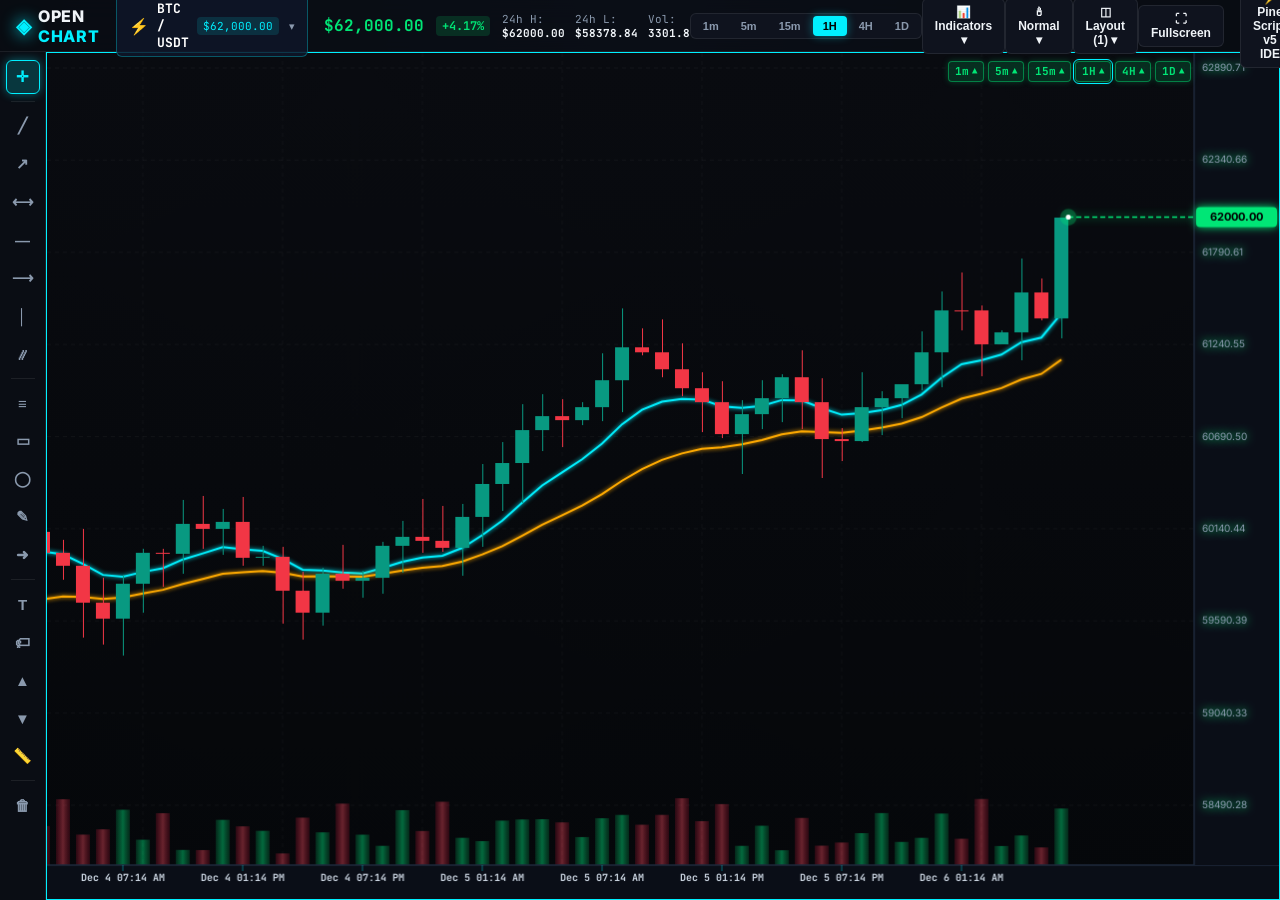
==== static/index.html @ 8c70a013 "Add inside-graph multi-timeframe trend widget, remove 3D volumetric badge and bottom HUD bar, add fu" ====
<!DOCTYPE html>
<html lang="en">
<head>
    <meta charset="UTF-8">
    <meta name="viewport" content="width=device-width, initial-scale=1.0">
    <title>Open Chart - 3D Candlestick Trading Terminal (Alternative to TradingView)</title>
    <link rel="stylesheet" href="style.css">
    <link rel="preconnect" href="https://fonts.googleapis.com">
    <link rel="preconnect" href="https://fonts.gstatic.com" crossorigin>
    <link href="https://fonts.googleapis.com/css2?family=Inter:wght@400;500;600;700;800&family=JetBrains+Mono:wght@400;500;700&display=swap" rel="stylesheet">
</head>
<body>
    <div class="app-container">
        <!-- TOP NAVIGATION BAR -->
        <header class="topbar">
            <div class="topbar-left">
                <div class="logo">
                    <span class="logo-icon">◈</span>
                    <span class="logo-text">OPEN <span class="logo-accent">CHART</span></span>
                </div>

                <!-- Coin Search & Fast Selector Trigger -->
                <div class="market-search-box" id="symbol-search-trigger" title="Click to search 600+ coins (or press /)">
                    <span class="market-icon">⚡</span>
                    <span class="symbol-display-text" id="symbol-display-text">BTC / USDT</span>
                    <span class="symbol-display-badge" id="symbol-display-price">$62,000.00</span>
                    <span class="market-dropdown-arrow">▾</span>
                    <!-- Hidden select for backwards compatibility -->
                    <select id="coin-select" style="display:none">
                        <option value="B-BTC_USDT">BTC/USDT</option>
                    </select>
                </div>

                <!-- Live Ticker Info -->
                <div class="live-ticker-info">
                    <span id="ticker-price" class="ticker-price">--</span>
                    <span id="ticker-change" class="ticker-change">--%</span>
                    <div class="ticker-stats">
                        <span>24h H: <b id="ticker-high">--</b></span>
                        <span>24h L: <b id="ticker-low">--</b></span>
                        <span>Vol: <b id="ticker-vol">--</b></span>
                    </div>
                </div>
            </div>

            <!-- Timeframe Pills -->
            <div class="timeframe-container">
                <button class="tf-btn" data-tf="1m">1m</button>
                <button class="tf-btn" data-tf="5m">5m</button>
                <button class="tf-btn" data-tf="15m">15m</button>
                <button class="tf-btn active" data-tf="1h">1H</button>
                <button class="tf-btn" data-tf="4h">4H</button>
                <button class="tf-btn" data-tf="1d">1D</button>
            </div>

            <!-- Indicators Dropdown -->
            <div class="dropdown-container">
                <button id="btn-indicators-menu" class="btn-secondary">
                    <span>📊 Indicators ▾</span>
                </button>
                <div id="indicators-dropdown" class="dropdown-menu">
                    <label class="dropdown-item"><input type="checkbox" id="ind-ema9" checked> EMA 9 (Cyan)</label>
                    <label class="dropdown-item"><input type="checkbox" id="ind-ema21" checked> EMA 21 (Orange)</label>
                    <label class="dropdown-item"><input type="checkbox" id="ind-ema50"> EMA 50 (Purple)</label>
                    <label class="dropdown-item"><input type="checkbox" id="ind-ema200"> EMA 200 (Gold)</label>
                    <label class="dropdown-item"><input type="checkbox" id="ind-bb"> Bollinger Bands (20, 2)</label>
                    <label class="dropdown-item"><input type="checkbox" id="ind-supertrend"> Supertrend (10, 3)</label>
                    <label class="dropdown-item"><input type="checkbox" id="ind-rsi"> RSI Sub-Pane (14)</label>
                </div>
            </div>

                        <!-- Candle Drawing Style Selector -->
            <div class="dropdown-container">
                <button id="btn-candle-style-menu" class="btn-secondary" title="Switch Candlestick Drawing Style">
                    <span id="selected-candle-style">🕯 Normal ▾</span>
                </button>
                <div id="candle-style-dropdown" class="dropdown-menu">
                    <div class="dropdown-item active" data-style="normal">🕯 Normal (TradingView Crisp)</div>
                    <div class="dropdown-item" data-style="hollow">⚪ Hollow Candles</div>
                    <div class="dropdown-item" data-style="3d">◈ 3D Cylinder</div>
                </div>
            </div>

            <!-- Multi-Chart Layout Selector -->
            <div class="dropdown-container">
                <button id="btn-layout-menu" class="btn-secondary" title="Multi-Chart Split View">
                    <span id="selected-layout-label">◫ Layout (1) ▾</span>
                </button>
                <div id="layout-dropdown" class="dropdown-menu">
                    <div class="dropdown-item active" data-layout="1">◫ 1 Single Chart</div>
                    <div class="dropdown-item" data-layout="2h">❚❚ 2 Charts (Split Horizontal)</div>
                    <div class="dropdown-item" data-layout="2v">〓 2 Charts (Stack Vertical)</div>
                    <div class="dropdown-item" data-layout="4">▦ 4 Charts (Quad 2x2 Grid)</div>
                </div>
            </div>

            <div class="topbar-right">
                <button id="btn-fullscreen" class="btn-secondary" title="Toggle Fullscreen Mode (F11)">
                    <span>⛶ Fullscreen</span>
                </button>
                <button id="btn-toggle-pine" class="btn-secondary" title="Open Pine Script v5 IDE">
                    <span>⚡ Pine Script v5 IDE</span>
                </button>
                <button id="btn-toggle-order" class="btn-secondary" title="Toggle Order Entry & Depth Panel">
                    <span>📝 Trade Panel</span>
                </button>
                
                <!-- Account Balance Pill -->
                <div class="account-pill">
                    <span class="account-label">EQUITY:</span>
                    <span id="account-equity" class="account-val">$10,000.00</span>
                </div>
            </div>
        </header>

        <!-- MAIN WORKSPACE -->
        <main class="main-workspace">
            <!-- Left Drawing Tools Toolbar (TradingView Style) -->
            <aside class="drawing-toolbar">
                <button class="tool-btn active" data-tool="cursor" title="Crosshair Cursor (Q / Esc)">✛</button>
                <div class="tool-divider"></div>
                <!-- Line & Ray Tools -->
                <button class="tool-btn" data-tool="trendline" title="Trend Line (T)">╱</button>
                <button class="tool-btn" data-tool="ray" title="Ray Line">↗</button>
                <button class="tool-btn" data-tool="extended" title="Extended Line">⟷</button>
                <button class="tool-btn" data-tool="horizontal" title="Horizontal Line (H)">―</button>
                <button class="tool-btn" data-tool="horizontal_ray" title="Horizontal Ray">⟶</button>
                <button class="tool-btn" data-tool="vertical" title="Vertical Line (V)">│</button>
                <button class="tool-btn" data-tool="channel" title="Parallel Channel">⫽</button>
                <div class="tool-divider"></div>
                <!-- Fib & Geometric Shapes -->
                <button class="tool-btn" data-tool="fibonacci" title="Fibonacci Retracement (F)">≡</button>
                <button class="tool-btn" data-tool="rectangle" title="Rectangle / Order Block (R)">▭</button>
                <button class="tool-btn" data-tool="circle" title="Circle Marker">◯</button>
                <button class="tool-btn" data-tool="brush" title="Freehand Brush (B)">✎</button>
                <button class="tool-btn" data-tool="arrow" title="Arrow Marker">➜</button>
                <div class="tool-divider"></div>
                <!-- Text, Labels & Positions -->
                <button class="tool-btn" data-tool="text" title="Text Annotation">T</button>
                <button class="tool-btn" data-tool="price_label" title="Price Label">🏷</button>
                <button class="tool-btn" data-tool="long_position" title="Long Risk/Reward Position">▲</button>
                <button class="tool-btn" data-tool="short_position" title="Short Risk/Reward Position">▼</button>
                <button class="tool-btn" data-tool="measure" title="Measure Distance & Price">📏</button>
                <div class="tool-divider"></div>
                <!-- Clear -->
                <button class="tool-btn" id="btn-clear-drawings" title="Clear All Drawings (Del)">🗑</button>
            </aside>

            <!-- Center Chart Area -->
            <div class="chart-wrapper">
                <div id="multi-chart-grid" class="multi-chart-grid layout-1">
                    <div class="chart-pane active" id="pane-0" data-pane-id="0">
                        <div class="pane-tf-trend-bar" id="pane-tf-trend-0"></div>
                        <canvas id="chart-canvas"></canvas>
                    </div>
                </div>
            </div>

            <!-- Right Trading & Orderbook Sidebar (Hideable / Floating) -->
            <aside class="sidebar hidden" id="sidebar">
                <div class="sidebar-header-bar">
                    <div class="sidebar-tabs">
                        <button class="tab-btn active" data-tab="tab-trade">Order Entry</button>
                        <button class="tab-btn" data-tab="tab-orderbook">Order Book</button>
                    </div>
                    <button id="btn-close-sidebar" class="sidebar-close-btn" title="Close Panel">✕</button>
                </div>

                <!-- TAB 1: ORDER ENTRY -->
                <div id="tab-trade" class="tab-content active">
                    <div class="order-form">
                        <!-- Order Type: Market / Limit -->
                        <div class="btn-group">
                            <button id="btn-order-type-market" class="toggle-btn active">Market</button>
                            <button id="btn-order-type-limit" class="toggle-btn">Limit</button>
                        </div>

                        <!-- Side: Buy (Long) / Sell (Short) -->
                        <div class="btn-group side-group">
                            <button id="btn-side-buy" class="side-btn buy active">BUY / LONG</button>
                            <button id="btn-side-sell" class="side-btn sell">SELL / SHORT</button>
                        </div>

                        <!-- Limit Price Input -->
                        <div class="form-group" id="limit-price-group" style="display: none;">
                            <label>Limit Price (USDT)</label>
                            <input type="number" id="order-price" step="0.01" placeholder="Current Price">
                        </div>

                        <!-- Amount Input -->
                        <div class="form-group">
                            <label>Amount (Contracts / Qty)</label>
                            <input type="number" id="order-quantity" step="0.001" value="0.10">
                            <div class="quick-percentages">
                                <button class="pct-btn" data-pct="25">25%</button>
                                <button class="pct-btn" data-pct="50">50%</button>
                                <button class="pct-btn" data-pct="75">75%</button>
                                <button class="pct-btn" data-pct="100">100%</button>
                            </div>
                        </div>

                        <!-- Visual Draggable Take Profit (TP) -->
                        <div class="form-group tpsl-group">
                            <div class="tpsl-header">
                                <label><input type="checkbox" id="check-tp" checked> Take Profit (TP)</label>
                                <span id="tp-profit-preview" class="preview-val bullish">+$150.00 (+2.5%)</span>
                            </div>
                            <input type="number" id="order-tp" step="0.01" placeholder="TP Target Price">
                        </div>

                        <!-- Visual Draggable Stop Loss (SL) -->
                        <div class="form-group tpsl-group">
                            <div class="tpsl-header">
                                <label><input type="checkbox" id="check-sl" checked> Stop Loss (SL)</label>
                                <span id="sl-loss-preview" class="preview-val bearish">-$60.00 (-1.0%)</span>
                            </div>
                            <input type="number" id="order-sl" step="0.01" placeholder="SL Target Price">
                        </div>

                        <!-- Risk / Reward Metric -->
                        <div class="rr-box">
                            <span>Risk / Reward Ratio:</span>
                            <b id="rr-ratio">2.50 : 1</b>
                        </div>

                        <!-- Place Order Button -->
                        <button id="btn-submit-order" class="submit-order-btn buy">
                            PLACE BUY ORDER ON CHART
                        </button>
                    </div>
                </div>

                <!-- TAB 2: ORDER BOOK & RECENT TRADES -->
                <div id="tab-orderbook" class="tab-content">
                    <div class="orderbook-container">
                        <div class="ob-header">
                            <span>Price (USDT)</span>
                            <span>Size</span>
                            <span>Total</span>
                        </div>
                        <div id="ob-asks" class="ob-ladder asks"></div>
                        <div class="ob-spread">
                            <span id="ob-mid-price">--</span>
                            <span class="spread-tag">CoinDCX Live Depth</span>
                        </div>
                        <div id="ob-bids" class="ob-ladder bids"></div>
                    </div>
                </div>
            </aside>
        </main>

        <!-- BOTTOM DOCK: PINE SCRIPT IDE, POSITIONS & ORDERS (Hidden by default, pops open from top button) -->
        <section class="bottom-dock hidden" id="bottom-dock">
            <div class="dock-header">
                <div class="dock-tabs">
                    <button class="dock-tab-btn active" data-dock="dock-pine">⚡ Pine Script v5 IDE & Strategy Tester</button>
                    <button class="dock-tab-btn" data-dock="dock-positions">Positions <span id="badge-positions" class="tab-count">0</span></button>
                    <button class="dock-tab-btn" data-dock="dock-orders">Open Orders <span id="badge-orders" class="tab-count">0</span></button>
                    <button class="dock-tab-btn" data-dock="dock-history">Trade History</button>
                </div>
                <div class="dock-actions">
                    <button id="btn-dock-collapse" class="icon-btn" title="Expand / Minimize Dock">▼</button>
                    <button id="btn-dock-close" class="icon-btn" title="Close Panel (Esc)">✕</button>
                </div>
            </div>

            <!-- DOCK 1: PINE SCRIPT IDE -->
            <div id="dock-pine" class="dock-content active">
                <div class="pine-ide-container">
                    <!-- Left: Code Editor -->
                    <div class="pine-editor-col">
                        <div class="pine-toolbar">
                            <div class="template-selector">
                                <button id="btn-add-script" class="btn-secondary" title="Create a new script from scratch">＋ Add Script</button>
                                <span>Script:</span>
                                <select id="pine-template-select">
                                    <optgroup label="Preset Strategies">
                                        <option value="ema_ribbon">EMA Ribbon 9/21/50 Scalper</option>
                                        <option value="supertrend">Supertrend (10, 3) + Momentum</option>
                                        <option value="bollinger">Bollinger Bands Mean Reversion</option>
                                        <option value="smc">Institutional SMC Orderflow</option>
                                    </optgroup>
                                    <optgroup label="My Saved Scripts" id="pine-saved-scripts-group">
                                    </optgroup>
                                </select>
                                <button id="btn-save-script-as" class="btn-secondary" title="Save script with your own custom name">💾 Save Script As...</button>
                                <button id="btn-delete-saved-script" class="btn-secondary" title="Delete current custom script" style="display:none">🗑 Delete</button>
                            </div>
                            <div class="pine-actions">
                                <label class="auto-trade-toggle" title="Automatically place real orders when Pine signals fire">
                                    <input type="checkbox" id="check-auto-trade">
                                    <span>⚡ Auto-Execute Orders on Signals</span>
                                </label>
                                <button id="btn-verify-pine" class="btn-secondary" title="Verify code syntax and check for errors">🔍 Verify</button>
                                <button id="btn-add-pine" class="btn-primary" title="Add as new indicator or update on chart">▶ + Add to Chart</button>
                                <button id="btn-run-pine" class="btn-secondary" title="Replace all chart indicators with this script">🔄 Replace Chart</button>
                            </div>
                        </div>

                        <!-- Diagnostic Error & Fix Banner -->
                        <div id="pine-error-banner" class="pine-diagnostic-banner hidden">
                            <div class="diag-header">
                                <div class="diag-badge-title">
                                    <span class="diag-icon">🛑</span>
                                    <span class="diag-title" id="diag-error-title">Syntax Error Detected</span>
                                    <span class="diag-line-pill" id="diag-line-pill">Line 1</span>
                                </div>
                                <button id="btn-close-diag" class="diag-close-btn" title="Dismiss Error">✕</button>
                            </div>
                            <div class="diag-body">
                                <div class="diag-line-box" id="diag-line-info">code snippet</div>
                                <div class="diag-msg" id="diag-error-msg">Error details</div>
                                <div class="diag-hint" id="diag-error-hint">💡 <b>How to fix:</b> Hint text</div>
                            </div>
                            <div class="diag-actions" id="diag-actions-box">
                                <button id="btn-autofix-diag" class="btn-autofix">⚡ Auto-Fix Script Code</button>
                            </div>
                        </div>

                        <textarea id="pine-code-editor" class="code-editor" spellcheck="false"></textarea>
                    </div>

                    <!-- Right: Strategy Tester & Backtest Metrics -->
                    <div class="pine-backtest-col">
                        <h4>Strategy Performance Report</h4>
                        <div class="metrics-grid">
                            <div class="metric-card">
                                <span class="metric-title">Net Profit</span>
                                <b id="bt-net-profit" class="metric-val bullish">+$0.00 (0.0%)</b>
                            </div>
                            <div class="metric-card">
                                <span class="metric-title">Win Rate</span>
                                <b id="bt-win-rate" class="metric-val">0.0%</b>
                            </div>
                            <div class="metric-card">
                                <span class="metric-title">Total Executed</span>
                                <b id="bt-total-trades" class="metric-val">0 Trades</b>
                            </div>
                        </div>

                        <h5>Simulated Execution Log</h5>
                        <div id="bt-trades-list" class="trades-list">
                            <div class="empty-trades">Run script to generate backtest trades...</div>
                        </div>
                    </div>
                </div>
            </div>

            <!-- DOCK 2: POSITIONS -->
            <div id="dock-positions" class="dock-content">
                <div class="table-container">
                    <table class="data-table">
                        <thead>
                            <tr>
                                <th>Symbol</th>
                                <th>Side</th>
                                <th>Size</th>
                                <th>Entry Price</th>
                                <th>Current Price</th>
                                <th>Take Profit (TP)</th>
                                <th>Stop Loss (SL)</th>
                                <th>Unrealized PnL</th>
                                <th>Actions</th>
                            </tr>
                        </thead>
                        <tbody id="positions-tbody">
                            <tr><td colspan="9" class="empty-table">No open positions. Place an order or run a Pine Script strategy.</td></tr>
                        </tbody>
                    </table>
                </div>
            </div>

            <!-- DOCK 3: OPEN ORDERS -->
            <div id="dock-orders" class="dock-content">
                <div class="table-container">
                    <table class="data-table">
                        <thead>
                            <tr>
                                <th>ID</th>
                                <th>Symbol</th>
                                <th>Type</th>
                                <th>Side</th>
                                <th>Quantity</th>
                                <th>Limit Price</th>
                                <th>Take Profit</th>
                                <th>Stop Loss</th>
                                <th>Status</th>
                                <th>Action</th>
                            </tr>
                        </thead>
                        <tbody id="orders-tbody">
                            <tr><td colspan="10" class="empty-table">No pending open orders.</td></tr>
                        </tbody>
                    </table>
                </div>
            </div>

            <!-- DOCK 4: TRADE HISTORY -->
            <div id="dock-history" class="dock-content">
                <div class="table-container">
                    <table class="data-table">
                        <thead>
                            <tr>
                                <th>Symbol</th>
                                <th>Side</th>
                                <th>Quantity</th>
                                <th>Entry Price</th>
                                <th>Exit Price</th>
                                <th>Realized PnL</th>
                                <th>PnL %</th>
                                <th>Reason</th>
                                <th>Source</th>
                            </tr>
                        </thead>
                        <tbody id="history-tbody">
                            <tr><td colspan="9" class="empty-table">No closed trade history yet.</td></tr>
                        </tbody>
                    </table>
                </div>
            </div>
        </section>
    </div>

    <!-- Custom Right-Click Context Menu (Global for all chart panes) -->
    <div id="chart-context-menu" class="context-menu">
        <div class="context-header" id="ctx-header-title">BTC / USDT</div>
        <div class="context-item" id="ctx-limit-buy"><span>🟢 Buy Limit</span> <b>$<span class="ctx-price">0.00</span></b></div>
        <div class="context-item" id="ctx-limit-sell"><span>🔴 Sell Limit</span> <b>$<span class="ctx-price">0.00</span></b></div>
        <div class="context-divider"></div>
        <div class="context-item" id="ctx-set-tp"><span>🎯 Set Take Profit</span> <b>$<span class="ctx-price">0.00</span></b></div>
        <div class="context-item" id="ctx-set-sl"><span>🛑 Set Stop Loss</span> <b>$<span class="ctx-price">0.00</span></b></div>
        <div class="context-divider"></div>
        <div class="context-item" id="ctx-reset-chart"><span>⟲ Reset & Auto Scale</span></div>
        <div class="context-item" id="ctx-center-live"><span>➜ Jump to Live Candle</span></div>
        <div class="context-divider"></div>
        <div class="context-item" id="ctx-open-pine"><span>⚡ Open Pine Script IDE</span></div>
        <div class="context-item" id="ctx-clear-drawings"><span>🗑 Clear Drawings</span></div>
    </div>

    <!-- TradingView-Style Snappy Symbol Search Modal -->
    <div id="symbol-search-modal" class="symbol-modal hidden">
        <div class="symbol-modal-backdrop" id="symbol-modal-backdrop"></div>
        <div class="symbol-modal-card">
            <div class="symbol-modal-header">
                <div class="symbol-input-wrap">
                    <span class="search-glass">🔍</span>
                    <input type="text" id="symbol-modal-input" placeholder="Search 600+ coins by symbol or name (e.g. BTC, ETH, SOL, PEPE, DOGE)..." autocomplete="off" spellcheck="false">
                    <button class="symbol-input-clear" id="symbol-input-clear" title="Clear search">✕</button>
                </div>
                <button class="symbol-modal-close" id="symbol-modal-close">✕</button>
            </div>
            <div class="symbol-categories">
                <button class="sym-cat-btn active" data-cat="all">All Coins</button>
                <button class="sym-cat-btn" data-cat="top">Top 20</button>
                <button class="sym-cat-btn" data-cat="layer1">Layer 1</button>
                <button class="sym-cat-btn" data-cat="defi">DeFi</button>
                <button class="sym-cat-btn" data-cat="meme">Memes</button>
            </div>
            <div class="symbol-list-wrap" id="symbol-list-wrap">
                <!-- Dynamically rendered coin rows -->
            </div>
            <div class="symbol-modal-footer">
                <span>Tip: Click any coin to switch chart immediately • Press <kbd>Esc</kbd> to close</span>
            </div>
        </div>
    </div>

    <!-- Save Pine Script Custom Name Modal -->
    <div id="save-script-modal" class="custom-script-modal hidden">
        <div class="modal-backdrop" id="save-modal-backdrop"></div>
        <div class="modal-card">
            <div class="modal-header">
                <div class="modal-header-left">
                    <span class="modal-icon">💾</span>
                    <h3>Save Pine Script</h3>
                </div>
                <button class="modal-close-btn" id="btn-close-save-modal">✕</button>
            </div>
            <div class="modal-body">
                <label for="save-script-name-input"><b>Script Name</b></label>
                <input type="text" id="save-script-name-input" placeholder="e.g. Simple Support Resistance" class="modal-input" maxlength="45">
                <small class="modal-hint">This name will be saved in your script library and shown on the chart legend badge.</small>
            </div>
            <div class="modal-footer">
                <button class="btn-secondary" id="btn-cancel-save-script">Cancel</button>
                <button class="btn-primary" id="btn-confirm-save-script">Save to My Scripts</button>
            </div>
        </div>
    </div>

    <!-- Scripts -->
    <script src="chart3d.js"></script>
    <script src="pine_editor.js"></script>
    <script src="app.js"></script>
</body>
</html>
---- static/style.css ----
/* ==========================================================================
   Open Chart - 3D Candlestick & Trading Terminal Stylesheet
   Matte & Glossy Dark Obsidian Theme with Neon Accents & Glassmorphism
   ========================================================================== */

:root {
    --bg-main: #05070a;
    --bg-surface: #0a0d14;
    --bg-card: #0f131e;
    --bg-glass: rgba(15, 19, 30, 0.75);
    
    --border-color: rgba(255, 255, 255, 0.08);
    --border-highlight: rgba(0, 240, 255, 0.3);
    
    --accent-cyan: #00f0ff;
    --accent-emerald: #00e676;
    --accent-ruby: #ff1744;
    --accent-gold: #ffb300;
    --accent-purple: #a855f7;
    
    --text-primary: #f0f4f8;
    --text-secondary: #8a99ad;
    --text-muted: #536275;

    --font-ui: 'Inter', -apple-system, BlinkMacSystemFont, sans-serif;
    --font-mono: 'JetBrains Mono', monospace;
}

* {
    box-sizing: border-box;
    margin: 0;
    padding: 0;
}

body {
    background-color: var(--bg-main);
    color: var(--text-primary);
    font-family: var(--font-ui);
    overflow: hidden;
    height: 100vh;
    width: 100vw;
    user-select: none;
}

/* App Container Layout */
.app-container {
    display: flex;
    flex-direction: column;
    height: 100vh;
    width: 100vw;
    background: radial-gradient(circle at 50% 0%, #101625 0%, #05070a 60%);
}

/* --- TOP NAVIGATION BAR --- */
.topbar {
    display: flex;
    align-items: center;
    justify-content: space-between;
    height: 52px;
    background: rgba(10, 13, 20, 0.85);
    backdrop-filter: blur(12px);
    border-bottom: 1px solid var(--border-color);
    padding: 0 16px;
    z-index: 100;
}

.topbar-left, .topbar-right {
    display: flex;
    align-items: center;
    gap: 16px;
}

.logo {
    display: flex;
    align-items: center;
    gap: 6px;
    font-weight: 800;
    font-size: 16px;
    letter-spacing: 0.8px;
}

.logo-icon {
    color: var(--accent-cyan);
    font-size: 20px;
    filter: drop-shadow(0 0 8px var(--accent-cyan));
}

.logo-accent {
    color: var(--accent-cyan);
}

.badge-3d {
    font-size: 9px;
    background: linear-gradient(135deg, var(--accent-cyan), var(--accent-purple));
    color: #000;
    font-weight: 800;
    padding: 2px 6px;
    border-radius: 4px;
    letter-spacing: 0.5px;
}

/* Market Selector Trigger Button */
.market-search-box {
    display: inline-flex;
    align-items: center;
    background: rgba(15, 23, 42, 0.85);
    border: 1px solid rgba(0, 240, 255, 0.3);
    border-radius: 6px;
    padding: 5px 12px;
    gap: 8px;
    cursor: pointer;
    transition: all 0.2s ease;
    user-select: none;
}

.market-search-box:hover {
    border-color: var(--accent-cyan);
    background: rgba(0, 240, 255, 0.08);
    box-shadow: 0 0 10px rgba(0, 240, 255, 0.2);
}

.symbol-display-text {
    font-weight: 700;
    font-size: 13px;
    font-family: var(--font-mono);
    color: #ffffff;
}

.symbol-display-badge {
    font-size: 11px;
    color: var(--accent-cyan);
    font-family: var(--font-mono);
    background: rgba(0, 240, 255, 0.12);
    padding: 2px 6px;
    border-radius: 4px;
}

.market-dropdown-arrow {
    color: var(--text-secondary);
    font-size: 11px;
    margin-left: 2px;
}

/* Live Ticker Stats */
.live-ticker-info {
    display: flex;
    align-items: center;
    gap: 12px;
    font-family: var(--font-mono);
}

.ticker-price {
    font-size: 16px;
    font-weight: 700;
    color: var(--accent-emerald);
}

.ticker-change {
    font-size: 12px;
    font-weight: 600;
    padding: 2px 6px;
    border-radius: 4px;
    background: rgba(0, 230, 118, 0.15);
    color: var(--accent-emerald);
}

.ticker-change.bearish {
    background: rgba(255, 23, 68, 0.15);
    color: var(--accent-ruby);
}

.ticker-stats {
    display: flex;
    gap: 10px;
    font-size: 11px;
    color: var(--text-secondary);
}

.ticker-stats b {
    color: var(--text-primary);
}

/* Timeframe Pills */
.timeframe-container {
    display: flex;
    background: var(--bg-card);
    border: 1px solid var(--border-color);
    border-radius: 6px;
    padding: 2px;
    gap: 2px;
}

.tf-btn {
    background: transparent;
    border: none;
    color: var(--text-secondary);
    padding: 4px 10px;
    font-size: 11px;
    font-weight: 600;
    border-radius: 4px;
    cursor: pointer;
    transition: all 0.2s ease;
}

.tf-btn:hover {
    color: var(--text-primary);
    background: rgba(255, 255, 255, 0.05);
}

.tf-btn.active {
    background: var(--accent-cyan);
    color: #000;
    box-shadow: 0 0 10px rgba(0, 240, 255, 0.4);
}

/* Buttons */
.btn-secondary {
    background: var(--bg-card);
    border: 1px solid var(--border-color);
    color: var(--text-primary);
    padding: 6px 12px;
    border-radius: 6px;
    font-size: 12px;
    font-weight: 600;
    cursor: pointer;
    transition: all 0.2s ease;
}

.btn-secondary:hover {
    border-color: var(--accent-cyan);
    box-shadow: 0 0 8px rgba(0, 240, 255, 0.2);
}

.account-pill {
    background: rgba(0, 230, 118, 0.1);
    border: 1px solid rgba(0, 230, 118, 0.3);
    padding: 4px 10px;
    border-radius: 6px;
    font-family: var(--font-mono);
    display: flex;
    gap: 6px;
    font-size: 12px;
}

.account-label {
    color: var(--text-muted);
}

.account-val {
    color: var(--accent-emerald);
    font-weight: 700;
}

/* Dropdown Menu (Indicators) */
.dropdown-container {
    position: relative;
}

.dropdown-menu {
    display: none;
    position: absolute;
    top: 100%;
    left: 0;
    margin-top: 6px;
    background: var(--bg-surface);
    border: 1px solid var(--border-color);
    border-radius: 6px;
    padding: 10px 14px;
    box-shadow: 0 8px 24px rgba(0, 0, 0, 0.7);
    z-index: 150;
    min-width: 190px;
    flex-direction: column;
    gap: 8px;
}

.dropdown-menu.show {
    display: flex;
}

.dropdown-item {
    font-size: 11px;
    color: var(--text-primary);
    display: flex;
    align-items: center;
    gap: 8px;
    cursor: pointer;
    user-select: none;
}

.dropdown-item:hover {
    color: var(--accent-cyan);
}

/* Drawing Toolbar */
.drawing-toolbar {
    width: 46px;
    background: var(--bg-surface);
    border-right: 1px solid var(--border-color);
    display: flex;
    flex-direction: column;
    align-items: center;
    padding: 8px 0;
    gap: 4px;
    z-index: 25;
    overflow-y: auto;
    overflow-x: hidden;
    scrollbar-width: none;
}

.drawing-toolbar::-webkit-scrollbar {
    display: none;
}

.tool-btn {
    width: 34px;
    height: 34px;
    min-height: 34px;
    background: transparent;
    border: 1px solid transparent;
    color: var(--text-secondary);
    border-radius: 6px;
    font-size: 15px;
    font-weight: 600;
    cursor: pointer;
    display: flex;
    align-items: center;
    justify-content: center;
    transition: all 0.18s ease;
    position: relative;
    user-select: none;
}

.tool-btn:hover {
    background: rgba(255, 255, 255, 0.08);
    color: var(--text-primary);
    border-color: rgba(255, 255, 255, 0.15);
}

.tool-btn.active {
    background: rgba(0, 240, 255, 0.18);
    border-color: var(--accent-cyan);
    color: var(--accent-cyan);
    box-shadow: 0 0 10px rgba(0, 240, 255, 0.4);
}

.tool-divider {
    width: 24px;
    height: 1px;
    background: var(--border-color);
    margin: 3px 0;
}

/* Context Menu (Global Right-Click for All Charts) */
.context-menu {
    display: none;
    position: fixed;
    background: rgba(13, 19, 31, 0.96);
    backdrop-filter: blur(14px);
    border: 1px solid rgba(0, 240, 255, 0.35);
    border-radius: 8px;
    padding: 6px 0;
    z-index: 999999;
    box-shadow: 0 12px 32px rgba(0, 0, 0, 0.8), 0 0 15px rgba(0, 240, 255, 0.15);
    min-width: 220px;
    pointer-events: auto;
}

.context-menu.show {
    display: block;
}

.context-header {
    padding: 6px 14px;
    font-size: 11px;
    font-family: var(--font-mono);
    color: var(--accent-cyan);
    font-weight: 700;
    text-transform: uppercase;
    letter-spacing: 0.5px;
    border-bottom: 1px solid rgba(255, 255, 255, 0.08);
    margin-bottom: 4px;
}

.context-item {
    display: flex;
    align-items: center;
    justify-content: space-between;
    gap: 12px;
    padding: 8px 14px;
    font-size: 11px;
    font-family: var(--font-mono);
    color: var(--text-primary);
    cursor: pointer;
    transition: background 0.15s, color 0.15s;
}

.context-item:hover {
    background: rgba(0, 240, 255, 0.15);
    color: var(--accent-cyan);
}

.context-item b {
    color: var(--accent-cyan);
    font-weight: 600;
}

.context-divider {
    height: 1px;
    background: rgba(255, 255, 255, 0.08);
    margin: 4px 0;
}

/* --- MAIN WORKSPACE --- */
.main-workspace {
    display: flex;
    flex: 1;
    height: calc(100vh - 52px - 260px); /* Leaves space for bottom dock */
    position: relative;
    overflow: hidden;
}

.chart-wrapper {
    flex: 1;
    position: relative;
    overflow: hidden;
    background: var(--bg-main);
}

#chart-canvas {
    width: 100%;
    height: 100%;
    display: block;
    cursor: crosshair;
}

/* Chart Floating Controls (Hidden per user request) */
.chart-floating-controls {
    display: none !important;
}

/* Timeframe Trend Bar (Inside Graph, Top Right) */
.pane-tf-trend-bar {
    position: absolute;
    top: 8px;
    right: 88px;
    display: flex;
    align-items: center;
    gap: 4px;
    z-index: 15;
    pointer-events: auto;
    user-select: none;
}

.tf-trend-btn {
    display: inline-flex;
    align-items: center;
    gap: 3px;
    padding: 3px 6px;
    border-radius: 4px;
    font-size: 11px;
    font-family: var(--font-mono, monospace);
    font-weight: 700;
    border: 1px solid rgba(255, 255, 255, 0.12);
    background: rgba(13, 19, 31, 0.90);
    backdrop-filter: blur(8px);
    cursor: pointer;
    transition: all 0.15s ease;
    white-space: nowrap;
    line-height: 1.2;
}

.tf-trend-btn:hover {
    transform: translateY(-1px);
    filter: brightness(1.2);
}

.tf-trend-btn.active {
    outline: 1.5px solid #00f0ff;
    outline-offset: 1px;
}

/* Uptrend: Green with up arrow */
.tf-trend-btn.trend-up {
    color: #00e676;
    background: rgba(0, 230, 118, 0.16);
    border-color: rgba(0, 230, 118, 0.45);
    box-shadow: 0 0 6px rgba(0, 230, 118, 0.25);
}

/* Downtrend: Red with down arrow */
.tf-trend-btn.trend-down {
    color: #ff1744;
    background: rgba(255, 23, 68, 0.16);
    border-color: rgba(255, 23, 68, 0.45);
    box-shadow: 0 0 6px rgba(255, 23, 68, 0.25);
}

/* Sideways / Neutral: Amber */
.tf-trend-btn.trend-neutral {
    color: #ffb300;
    background: rgba(255, 179, 0, 0.12);
    border-color: rgba(255, 179, 0, 0.35);
}

.tf-trend-btn .tf-arrow {
    font-size: 9px;
    line-height: 1;
}

/* --- SIDEBAR (Hideable & Floating / Docked) --- */
.sidebar {
    width: 330px;
    background: var(--bg-surface);
    border-left: 1px solid var(--border-color);
    display: flex;
    flex-direction: column;
    z-index: 20;
    transition: transform 0.2s ease, width 0.2s ease, opacity 0.2s ease;
}

.sidebar.hidden {
    display: none !important;
}

.sidebar-header-bar {
    display: flex;
    align-items: center;
    justify-content: space-between;
    background: var(--bg-card);
    border-bottom: 1px solid var(--border-color);
    padding-right: 8px;
}

.sidebar-header-bar .sidebar-tabs {
    flex: 1;
    border-bottom: none;
}

.sidebar-close-btn {
    background: transparent;
    border: none;
    color: var(--text-secondary);
    font-size: 14px;
    cursor: pointer;
    padding: 6px 10px;
    border-radius: 4px;
    transition: all 0.15s ease;
}

.sidebar-close-btn:hover {
    background: rgba(255, 23, 68, 0.2);
    color: var(--bearish-color);
}

.sidebar-tabs {
    display: flex;
    border-bottom: 1px solid var(--border-color);
    background: var(--bg-card);
}

.sidebar-tabs .tab-btn {
    flex: 1;
    padding: 10px 0;
    background: transparent;
    border: none;
    color: var(--text-secondary);
    font-size: 12px;
    font-weight: 600;
    cursor: pointer;
    transition: all 0.2s ease;
}

.sidebar-tabs .tab-btn.active {
    color: var(--accent-cyan);
    border-bottom: 2px solid var(--accent-cyan);
    background: rgba(0, 240, 255, 0.04);
}

.tab-content {
    display: none;
    flex: 1;
    padding: 14px;
    overflow-y: auto;
}

.tab-content.active {
    display: block;
}

/* Order Entry Form */
.order-form {
    display: flex;
    flex-direction: column;
    gap: 14px;
}

.btn-group {
    display: flex;
    background: var(--bg-card);
    border-radius: 6px;
    padding: 2px;
    border: 1px solid var(--border-color);
}

.toggle-btn {
    flex: 1;
    padding: 8px 0;
    background: transparent;
    border: none;
    color: var(--text-secondary);
    font-size: 12px;
    font-weight: 600;
    cursor: pointer;
    border-radius: 4px;
}

.toggle-btn.active {
    background: rgba(255, 255, 255, 0.1);
    color: var(--text-primary);
}

.side-btn {
    flex: 1;
    padding: 10px 0;
    font-weight: 700;
    font-size: 13px;
    border: none;
    border-radius: 4px;
    cursor: pointer;
    transition: all 0.2s;
    background: transparent;
    color: var(--text-secondary);
}

.side-btn.buy.active {
    background: var(--accent-emerald);
    color: #000;
    box-shadow: 0 0 12px rgba(0, 230, 118, 0.4);
}

.side-btn.sell.active {
    background: var(--accent-ruby);
    color: #fff;
    box-shadow: 0 0 12px rgba(255, 23, 68, 0.4);
}

.form-group {
    display: flex;
    flex-direction: column;
    gap: 6px;
}

.form-group label {
    font-size: 11px;
    font-weight: 600;
    color: var(--text-secondary);
}

.form-group input, .form-group select {
    background: var(--bg-card);
    border: 1px solid var(--border-color);
    padding: 8px 10px;
    border-radius: 6px;
    color: var(--text-primary);
    font-size: 13px;
    font-family: var(--font-mono);
    outline: none;
}

.form-group input:focus {
    border-color: var(--accent-cyan);
}

.quick-percentages {
    display: flex;
    gap: 6px;
    margin-top: 4px;
}

.pct-btn {
    flex: 1;
    background: rgba(255, 255, 255, 0.05);
    border: 1px solid var(--border-color);
    color: var(--text-secondary);
    padding: 4px 0;
    font-size: 10px;
    border-radius: 4px;
    cursor: pointer;
}

.pct-btn:hover {
    color: var(--accent-cyan);
    border-color: var(--accent-cyan);
}

/* TP / SL Group */
.tpsl-group {
    background: rgba(255, 255, 255, 0.02);
    padding: 10px;
    border-radius: 6px;
    border: 1px solid var(--border-color);
}

.tpsl-header {
    display: flex;
    justify-content: space-between;
    align-items: center;
    font-size: 11px;
}

.preview-val {
    font-family: var(--font-mono);
    font-weight: 600;
}

.bullish { color: var(--accent-emerald) !important; }
.bearish { color: var(--accent-ruby) !important; }

.rr-box {
    display: flex;
    justify-content: space-between;
    padding: 8px 12px;
    background: rgba(255, 179, 0, 0.08);
    border: 1px solid rgba(255, 179, 0, 0.25);
    border-radius: 6px;
    font-size: 12px;
    color: var(--accent-gold);
}

.submit-order-btn {
    padding: 12px;
    border: none;
    border-radius: 6px;
    font-weight: 800;
    font-size: 13px;
    letter-spacing: 0.5px;
    cursor: pointer;
    transition: all 0.2s;
    background: var(--accent-emerald);
    color: #000;
}

.submit-order-btn.sell {
    background: var(--accent-ruby);
    color: #fff;
}

/* Order Book Ladder */
.orderbook-container {
    display: flex;
    flex-direction: column;
    font-family: var(--font-mono);
    font-size: 11px;
}

.ob-header {
    display: flex;
    justify-content: space-between;
    color: var(--text-muted);
    padding-bottom: 6px;
    border-bottom: 1px solid var(--border-color);
    font-size: 10px;
}

.ob-ladder {
    display: flex;
    flex-direction: column;
    gap: 2px;
    margin: 6px 0;
}

.ob-row {
    display: flex;
    justify-content: space-between;
    padding: 2px 4px;
    position: relative;
}

.ob-row .bar {
    position: absolute;
    top: 0;
    bottom: 0;
    right: 0;
    opacity: 0.15;
    z-index: 1;
}

.ob-ladder.asks .ob-row { color: var(--accent-ruby); }
.ob-ladder.asks .bar { background: var(--accent-ruby); }
.ob-ladder.bids .ob-row { color: var(--accent-emerald); }
.ob-ladder.bids .bar { background: var(--accent-emerald); }

.ob-spread {
    display: flex;
    justify-content: space-between;
    padding: 6px 4px;
    border-top: 1px solid var(--border-color);
    border-bottom: 1px solid var(--border-color);
    font-weight: 700;
    font-size: 12px;
}

.spread-tag {
    font-size: 10px;
    color: var(--text-muted);
}

/* --- ON-CHART INDICATOR LEGEND OVERLAY --- */
.indicator-legend-overlay {
    position: absolute;
    top: 14px;
    left: 16px;
    z-index: 15;
    display: flex;
    flex-direction: column;
    gap: 6px;
    pointer-events: auto;
}

.ind-badge-item {
    display: inline-flex;
    align-items: center;
    gap: 8px;
    background: rgba(15, 23, 42, 0.85);
    backdrop-filter: blur(8px);
    border: 1px solid rgba(0, 240, 255, 0.25);
    border-radius: 6px;
    padding: 4px 10px;
    font-size: 11px;
    font-family: var(--font-mono);
    color: var(--text-primary);
    box-shadow: 0 4px 12px rgba(0, 0, 0, 0.4);
}

.ind-badge-dot {
    width: 6px;
    height: 6px;
    border-radius: 50%;
    background: var(--accent-cyan);
    box-shadow: 0 0 6px var(--accent-cyan);
}

.ind-badge-name {
    font-weight: 600;
}

.ind-badge-action-btn {
    background: transparent;
    border: none;
    color: var(--text-secondary);
    font-size: 13px;
    cursor: pointer;
    padding: 2px 4px;
    border-radius: 3px;
    transition: all 0.15s ease;
}

.ind-badge-action-btn:hover {
    color: var(--accent-cyan);
    background: rgba(0, 240, 255, 0.15);
}

/* --- ADVANCED INDICATOR SETTINGS MODAL --- */
.indicator-settings-modal {
    display: none;
    position: fixed;
    top: 0;
    left: 0;
    width: 100vw;
    height: 100vh;
    z-index: 1000;
    align-items: center;
    justify-content: center;
}

.indicator-settings-modal.show {
    display: flex;
}

.settings-modal-backdrop {
    position: absolute;
    top: 0;
    left: 0;
    width: 100%;
    height: 100%;
    background: rgba(5, 7, 10, 0.7);
    backdrop-filter: blur(4px);
}

.settings-modal-card {
    position: relative;
    width: 480px;
    max-width: 90vw;
    background: #0d131f;
    border: 1px solid rgba(0, 240, 255, 0.3);
    border-radius: 10px;
    box-shadow: 0 16px 40px rgba(0, 0, 0, 0.8), 0 0 20px rgba(0, 240, 255, 0.15);
    display: flex;
    flex-direction: column;
    overflow: hidden;
    animation: modalPopIn 0.2s cubic-bezier(0.16, 1, 0.3, 1);
}

@keyframes modalPopIn {
    from { opacity: 0; transform: scale(0.96) translateY(-8px); }
    to { opacity: 1; transform: scale(1) translateY(0); }
}

.settings-modal-header {
    display: flex;
    align-items: center;
    justify-content: space-between;
    padding: 14px 18px;
    border-bottom: 1px solid var(--border-color);
    background: #080d16;
}

.settings-header-left {
    display: flex;
    align-items: center;
    gap: 8px;
}

.settings-icon {
    font-size: 16px;
    color: var(--accent-cyan);
}

.settings-modal-header h3 {
    font-size: 14px;
    font-weight: 700;
    color: var(--text-primary);
}

.settings-close-btn {
    background: transparent;
    border: none;
    color: var(--text-secondary);
    font-size: 16px;
    cursor: pointer;
    border-radius: 4px;
    padding: 2px 6px;
}

.settings-close-btn:hover {
    color: var(--bearish-color);
}

.settings-modal-tabs {
    display: flex;
    background: #0a0f1a;
    border-bottom: 1px solid var(--border-color);
}

.settings-tab-btn {
    flex: 1;
    padding: 10px 0;
    background: transparent;
    border: none;
    color: var(--text-secondary);
    font-size: 12px;
    font-weight: 600;
    cursor: pointer;
    transition: all 0.15s ease;
}

.settings-tab-btn.active {
    color: var(--accent-cyan);
    border-bottom: 2px solid var(--accent-cyan);
    background: rgba(0, 240, 255, 0.05);
}

.settings-modal-body {
    padding: 18px;
    max-height: 380px;
    overflow-y: auto;
}

.settings-tab-content {
    display: none;
    flex-direction: column;
    gap: 14px;
}

.settings-tab-content.active {
    display: flex;
}

.settings-row {
    display: flex;
    align-items: center;
    justify-content: space-between;
    gap: 12px;
}

.settings-row label {
    font-size: 12px;
    color: var(--text-primary);
    font-weight: 500;
}

.settings-row input[type="number"], .settings-row input[type="text"] {
    width: 120px;
    padding: 6px 10px;
    background: #070a12;
    border: 1px solid var(--border-color);
    border-radius: 5px;
    color: var(--accent-cyan);
    font-family: var(--font-mono);
    font-size: 12px;
}

.settings-plot-box {
    display: flex;
    flex-direction: column;
    gap: 10px;
    background: #070a12;
    border: 1px solid var(--border-color);
    border-radius: 6px;
    padding: 12px;
}

.settings-plot-header {
    display: flex;
    align-items: center;
}

.settings-checkbox-label {
    display: flex;
    align-items: center;
    gap: 8px;
    font-size: 12px;
    cursor: pointer;
}

.settings-plot-controls {
    display: flex;
    align-items: center;
    gap: 18px;
}

.settings-ctrl-group {
    display: flex;
    align-items: center;
    gap: 8px;
    font-size: 11px;
    color: var(--text-secondary);
}

.settings-ctrl-group input[type="color"] {
    width: 28px;
    height: 28px;
    padding: 0;
    border: 1px solid var(--border-color);
    border-radius: 4px;
    background: transparent;
    cursor: pointer;
}

.settings-ctrl-group select {
    padding: 4px 8px;
    background: #0f172a;
    border: 1px solid var(--border-color);
    border-radius: 4px;
    color: var(--text-primary);
    font-size: 11px;
}

.settings-modal-footer {
    display: flex;
    align-items: center;
    justify-content: space-between;
    padding: 12px 18px;
    background: #080d16;
    border-top: 1px solid var(--border-color);
}

.settings-modal-footer .footer-right {
    display: flex;
    align-items: center;
    gap: 10px;
}

.settings-empty {
    font-size: 12px;
    color: var(--text-muted);
    text-align: center;
    padding: 20px 0;
}

/* --- BOTTOM DOCK --- */
.bottom-dock {
    height: 260px;
    background: var(--bg-surface);
    border-top: 1px solid var(--border-color);
    display: flex;
    flex-direction: column;
    transition: height 0.3s ease;
    z-index: 30;
}

.bottom-dock.hidden {
    display: none !important;
}

.bottom-dock.collapsed {
    height: 38px;
}

.dock-header {
    display: flex;
    justify-content: space-between;
    align-items: center;
    background: var(--bg-card);
    border-bottom: 1px solid var(--border-color);
    padding: 0 14px;
    height: 38px;
}

.dock-tabs {
    display: flex;
    gap: 6px;
}

.dock-tab-btn {
    background: transparent;
    border: none;
    color: var(--text-secondary);
    font-size: 12px;
    font-weight: 600;
    padding: 8px 12px;
    cursor: pointer;
    border-radius: 4px;
}

.dock-tab-btn.active {
    color: var(--accent-cyan);
    background: rgba(0, 240, 255, 0.08);
}

.tab-count {
    background: rgba(255, 255, 255, 0.1);
    padding: 1px 6px;
    border-radius: 10px;
    font-size: 10px;
    margin-left: 4px;
}

.icon-btn {
    background: transparent;
    border: none;
    color: var(--text-secondary);
    cursor: pointer;
    font-size: 12px;
}

.dock-content {
    display: none;
    flex: 1;
    overflow: hidden;
}

.dock-content.active {
    display: flex;
}

/* Pine IDE Container */
.pine-ide-container {
    display: flex;
    width: 100%;
    height: 100%;
}

.pine-editor-col {
    flex: 2;
    display: flex;
    flex-direction: column;
    border-right: 1px solid var(--border-color);
}

.pine-toolbar {
    display: flex;
    justify-content: space-between;
    align-items: center;
    padding: 6px 12px;
    background: var(--bg-surface);
    border-bottom: 1px solid var(--border-color);
}

.template-selector {
    display: flex;
    align-items: center;
    gap: 8px;
    font-size: 12px;
    color: var(--text-secondary);
}

.template-selector select {
    background: var(--bg-card);
    border: 1px solid var(--border-color);
    color: var(--text-primary);
    padding: 4px 8px;
    border-radius: 4px;
    font-size: 12px;
}

.pine-actions {
    display: flex;
    align-items: center;
    gap: 12px;
}

.auto-trade-toggle {
    display: flex;
    align-items: center;
    gap: 6px;
    font-size: 11px;
    color: var(--accent-emerald);
    cursor: pointer;
}

.code-editor {
    flex: 1;
    background: #080a10;
    color: #e0f2fe;
    font-family: var(--font-mono);
    font-size: 12px;
    line-height: 1.5;
    padding: 10px;
    border: none;
    resize: none;
    outline: none;
}

/* Pine Diagnostic Error & Fix Banner */
.pine-diagnostic-banner {
    background: rgba(28, 10, 16, 0.95);
    border: 1px solid rgba(255, 23, 68, 0.45);
    border-left: 4px solid var(--accent-ruby);
    box-shadow: 0 4px 18px rgba(255, 23, 68, 0.15);
    padding: 10px 14px;
    margin: 8px;
    border-radius: 6px;
    display: flex;
    flex-direction: column;
    gap: 8px;
    animation: fadeIn 0.2s ease;
}

.pine-diagnostic-banner.hidden {
    display: none !important;
}

.diag-header {
    display: flex;
    justify-content: space-between;
    align-items: center;
}

.diag-badge-title {
    display: flex;
    align-items: center;
    gap: 8px;
}

.diag-icon {
    font-size: 14px;
}

.diag-title {
    font-size: 12px;
    font-weight: 700;
    color: var(--accent-ruby);
    text-transform: uppercase;
    letter-spacing: 0.5px;
}

.diag-line-pill {
    background: rgba(255, 23, 68, 0.2);
    border: 1px solid rgba(255, 23, 68, 0.4);
    color: #ff8a9e;
    font-size: 11px;
    font-weight: 700;
    font-family: var(--font-mono);
    padding: 1px 6px;
    border-radius: 4px;
}

.diag-close-btn {
    background: transparent;
    border: none;
    color: var(--text-muted);
    font-size: 14px;
    cursor: pointer;
    transition: color 0.2s;
}

.diag-close-btn:hover {
    color: var(--text-primary);
}

.diag-body {
    display: flex;
    flex-direction: column;
    gap: 6px;
}

.diag-line-box {
    background: rgba(0, 0, 0, 0.4);
    border-left: 2px solid rgba(255, 255, 255, 0.2);
    padding: 4px 8px;
    font-family: var(--font-mono);
    font-size: 11px;
    color: #ffcdd2;
    border-radius: 2px;
    overflow-x: auto;
}

.diag-msg {
    font-size: 12px;
    color: #ffebee;
    font-weight: 500;
}

.diag-hint {
    font-size: 11px;
    color: #ffb74d;
    background: rgba(255, 179, 0, 0.1);
    border-radius: 4px;
    padding: 4px 8px;
}

.diag-hint b {
    color: #ffe082;
}

.diag-actions {
    display: flex;
    gap: 8px;
}

.btn-autofix {
    background: linear-gradient(135deg, #00e676, #00b359);
    border: none;
    color: #000;
    font-size: 11px;
    font-weight: 700;
    padding: 5px 12px;
    border-radius: 4px;
    cursor: pointer;
    box-shadow: 0 0 10px rgba(0, 230, 118, 0.3);
    transition: all 0.2s ease;
}

.btn-autofix:hover {
    transform: translateY(-1px);
    box-shadow: 0 0 14px rgba(0, 230, 118, 0.5);
}

.pine-backtest-col {
    flex: 1;
    padding: 10px 14px;
    overflow-y: auto;
    background: var(--bg-card);
}

.pine-backtest-col h4 {
    font-size: 12px;
    color: var(--text-secondary);
    margin-bottom: 8px;
}

.pine-backtest-col h5 {
    font-size: 11px;
    color: var(--text-muted);
    margin: 10px 0 6px 0;
}

.metrics-grid {
    display: grid;
    grid-template-columns: repeat(3, 1fr);
    gap: 8px;
}

.metric-card {
    background: var(--bg-surface);
    border: 1px solid var(--border-color);
    padding: 8px;
    border-radius: 6px;
    display: flex;
    flex-direction: column;
    gap: 4px;
}

.metric-title {
    font-size: 10px;
    color: var(--text-muted);
}

.metric-val {
    font-size: 13px;
    font-family: var(--font-mono);
}

.trades-list {
    display: flex;
    flex-direction: column;
    gap: 4px;
    font-family: var(--font-mono);
    font-size: 11px;
    max-height: 110px;
    overflow-y: auto;
}

.trade-row {
    display: flex;
    justify-content: space-between;
    padding: 3px 6px;
    background: var(--bg-surface);
    border-radius: 4px;
}

.empty-trades {
    color: var(--text-muted);
    font-size: 11px;
    padding: 10px 0;
}

/* Tables (Positions, Orders, History) */
.table-container {
    width: 100%;
    height: 100%;
    overflow-y: auto;
}

.data-table {
    width: 100%;
    border-collapse: collapse;
    font-family: var(--font-mono);
    font-size: 11px;
    text-align: left;
}

.data-table th {
    background: var(--bg-card);
    color: var(--text-muted);
    padding: 8px 12px;
    border-bottom: 1px solid var(--border-color);
    font-weight: 600;
}

.data-table td {
    padding: 8px 12px;
    border-bottom: 1px solid rgba(255, 255, 255, 0.04);
}

.empty-table {
    text-align: center;
    color: var(--text-muted);
    padding: 24px 0 !important;
}

.btn-sm-danger {
    background: rgba(255, 23, 68, 0.15);
    border: 1px solid rgba(255, 23, 68, 0.4);
    color: var(--accent-ruby);
    padding: 3px 8px;
    border-radius: 4px;
    cursor: pointer;
    font-size: 10px;
}

.btn-primary {
    background: var(--accent-cyan);
    color: #000;
    border: none;
    padding: 6px 14px;
    border-radius: 4px;
    font-weight: 700;
    font-size: 12px;
    cursor: pointer;
    transition: all 0.2s;
}

.btn-primary:hover {
    box-shadow: 0 0 10px rgba(0, 240, 255, 0.5);
}

/* Scrollbars */
::-webkit-scrollbar {
    width: 6px;
    height: 6px;
}

::-webkit-scrollbar-track {
    background: var(--bg-main);
}

::-webkit-scrollbar-thumb {
    background: rgba(255, 255, 255, 0.15);
    border-radius: 3px;
}

::-webkit-scrollbar-thumb:hover {
    background: rgba(255, 255, 255, 0.25);
}

/* ==========================================================================
   Multi-Chart Screen Split Layout & Panes
   ========================================================================== */
.multi-chart-grid {
    display: grid;
    width: 100%;
    height: 100%;
    gap: 3px;
    background: #020305;
    position: relative;
    overflow: hidden;
}

.multi-chart-grid.layout-1 {
    grid-template-columns: 1fr;
    grid-template-rows: 1fr;
}

.multi-chart-grid.layout-2h {
    grid-template-columns: 1fr 1fr;
    grid-template-rows: 1fr;
}

.multi-chart-grid.layout-2v {
    grid-template-columns: 1fr;
    grid-template-rows: 1fr 1fr;
}

.multi-chart-grid.layout-4 {
    grid-template-columns: 1fr 1fr;
    grid-template-rows: 1fr 1fr;
}

.chart-pane {
    position: relative;
    display: flex;
    flex-direction: column;
    width: 100%;
    height: 100%;
    background: var(--bg-main);
    overflow: hidden;
    border: 1px solid var(--border-color);
    transition: border-color 0.2s, box-shadow 0.2s;
}

.chart-pane.active {
    border: 1.5px solid var(--accent-cyan) !important;
    box-shadow: inset 0 0 12px rgba(0, 240, 255, 0.15) !important;
}

.chart-pane canvas {
    width: 100%;
    height: 100%;
    display: block;
    cursor: crosshair;
}

.pane-header-overlay {
    position: absolute;
    top: 8px;
    left: 10px;
    display: flex;
    align-items: center;
    gap: 8px;
    background: rgba(15, 19, 30, 0.88);
    backdrop-filter: blur(8px);
    border: 1px solid var(--border-color);
    padding: 3px 8px;
    border-radius: 6px;
    z-index: 15;
    pointer-events: auto;
}

.pane-active-dot {
    width: 7px;
    height: 7px;
    border-radius: 50%;
    background: var(--text-muted);
    transition: all 0.2s;
}

.chart-pane.active .pane-active-dot {
    background: var(--accent-cyan);
    box-shadow: 0 0 6px var(--accent-cyan);
}

.pane-coin-badge {
    font-size: 11px;
    font-weight: 700;
    color: var(--text-primary);
    background: transparent;
    border: none;
    outline: none;
    cursor: pointer;
    font-family: var(--font-ui);
}

.pane-coin-badge option {
    background: var(--bg-card);
    color: var(--text-primary);
}

.pane-tf-select {
    font-size: 11px;
    font-weight: 600;
    color: var(--accent-cyan);
    background: transparent;
    border: none;
    outline: none;
    cursor: pointer;
    font-family: var(--font-mono);
}

.pane-tf-select option {
    background: var(--bg-card);
    color: var(--text-primary);
}

.pane-action-btn {
    background: transparent;
    border: none;
    color: var(--text-secondary);
    font-size: 11px;
    cursor: pointer;
    padding: 0 3px;
    transition: color 0.15s;
}

.pane-action-btn:hover {
    color: var(--accent-cyan);
}

/* Dropdown Menu Item Active State */
.dropdown-item.active {
    background: rgba(0, 240, 255, 0.15);
    color: var(--accent-cyan);
    font-weight: 600;
}

/* --- TRADINGVIEW STYLE SYMBOL SEARCH MODAL --- */
.symbol-modal {
    position: fixed;
    top: 0;
    left: 0;
    width: 100vw;
    height: 100vh;
    z-index: 999999;
    display: flex;
    align-items: flex-start;
    justify-content: center;
    padding-top: 75px;
    transition: opacity 0.15s ease, visibility 0.15s ease;
}

.symbol-modal.hidden {
    opacity: 0;
    visibility: hidden;
    pointer-events: none;
}

.symbol-modal-backdrop {
    position: absolute;
    top: 0;
    left: 0;
    width: 100%;
    height: 100%;
    background: rgba(4, 7, 14, 0.78);
    backdrop-filter: blur(8px);
}

.symbol-modal-card {
    position: relative;
    width: 580px;
    max-width: 95vw;
    max-height: 82vh;
    background: #0b111e;
    border: 1px solid rgba(0, 240, 255, 0.35);
    border-radius: 10px;
    box-shadow: 0 16px 48px rgba(0, 0, 0, 0.75), 0 0 25px rgba(0, 240, 255, 0.15);
    display: flex;
    flex-direction: column;
    overflow: hidden;
    animation: modalSlideDown 0.2s cubic-bezier(0.16, 1, 0.3, 1);
}

@keyframes modalSlideDown {
    from { transform: translateY(-16px) scale(0.98); opacity: 0; }
    to { transform: translateY(0) scale(1); opacity: 1; }
}

.symbol-modal-header {
    display: flex;
    align-items: center;
    padding: 12px 16px;
    border-bottom: 1px solid rgba(255, 255, 255, 0.08);
    gap: 12px;
}

.symbol-input-wrap {
    display: flex;
    align-items: center;
    flex: 1;
    background: rgba(255, 255, 255, 0.05);
    border: 1px solid rgba(0, 240, 255, 0.25);
    border-radius: 6px;
    padding: 7px 12px;
    gap: 10px;
}

.symbol-input-wrap:focus-within {
    border-color: #00f0ff;
    box-shadow: 0 0 12px rgba(0, 240, 255, 0.25);
}

.search-glass {
    font-size: 14px;
    opacity: 0.7;
}

#symbol-modal-input {
    background: transparent;
    border: none;
    outline: none;
    color: #ffffff;
    font-size: 13px;
    font-family: var(--font-mono);
    width: 100%;
}

.symbol-input-clear, .symbol-modal-close {
    background: transparent;
    border: none;
    color: var(--text-secondary);
    font-size: 14px;
    cursor: pointer;
    padding: 2px 6px;
    border-radius: 4px;
}

.symbol-input-clear:hover, .symbol-modal-close:hover {
    color: #fff;
    background: rgba(255, 255, 255, 0.1);
}

.symbol-categories {
    display: flex;
    gap: 6px;
    padding: 8px 16px;
    background: rgba(0, 0, 0, 0.25);
    border-bottom: 1px solid rgba(255, 255, 255, 0.06);
    overflow-x: auto;
}

.sym-cat-btn {
    background: transparent;
    border: 1px solid rgba(255, 255, 255, 0.1);
    color: var(--text-secondary);
    font-size: 11px;
    padding: 3px 10px;
    border-radius: 12px;
    cursor: pointer;
    transition: all 0.15s ease;
}

.sym-cat-btn.active, .sym-cat-btn:hover {
    background: rgba(0, 240, 255, 0.15);
    border-color: #00f0ff;
    color: #00f0ff;
}

.symbol-list-wrap {
    flex: 1;
    overflow-y: auto;
    max-height: 420px;
    padding: 4px 0;
}

.sym-row {
    display: flex;
    align-items: center;
    justify-content: space-between;
    padding: 9px 16px;
    cursor: pointer;
    border-bottom: 1px solid rgba(255, 255, 255, 0.03);
    transition: background 0.12s ease;
}

.sym-row:hover, .sym-row.selected {
    background: rgba(0, 240, 255, 0.1);
}

.sym-left {
    display: flex;
    align-items: center;
    gap: 10px;
}

.sym-badge {
    background: rgba(0, 240, 255, 0.15);
    color: #00f0ff;
    border-radius: 4px;
    padding: 2px 6px;
    font-size: 11px;
    font-weight: 700;
    font-family: var(--font-mono);
}

.sym-name-group {
    display: flex;
    flex-direction: column;
}

.sym-symbol {
    font-weight: 700;
    font-size: 13px;
    color: #fff;
    font-family: var(--font-mono);
}

.sym-sub {
    font-size: 10px;
    color: var(--text-secondary);
}

.sym-right {
    display: flex;
    align-items: center;
    gap: 12px;
    text-align: right;
}

.sym-price {
    font-family: var(--font-mono);
    font-weight: 600;
    font-size: 13px;
    color: #ffffff;
}

.sym-chg {
    font-family: var(--font-mono);
    font-size: 11px;
    font-weight: 600;
    padding: 2px 6px;
    border-radius: 4px;
    min-width: 58px;
    text-align: center;
}

.sym-chg.pos {
    background: rgba(0, 230, 118, 0.15);
    color: #00e676;
}

.sym-chg.neg {
    background: rgba(255, 23, 68, 0.15);
    color: #ff1744;
}

.symbol-modal-footer {
    padding: 8px 16px;
    background: rgba(0, 0, 0, 0.35);
    border-top: 1px solid rgba(255, 255, 255, 0.06);
    font-size: 11px;
    color: var(--text-secondary);
}

.symbol-modal-footer kbd {
    background: rgba(255, 255, 255, 0.1);
    border-radius: 3px;
    padding: 1px 4px;
    font-family: var(--font-mono);
}

/* --- CUSTOM PINE SCRIPT SAVE MODAL --- */
.custom-script-modal {
    position: fixed;
    top: 0;
    left: 0;
    width: 100vw;
    height: 100vh;
    z-index: 999999;
    display: flex;
    align-items: center;
    justify-content: center;
    transition: opacity 0.15s ease, visibility 0.15s ease;
}

.custom-script-modal.hidden {
    opacity: 0;
    visibility: hidden;
    pointer-events: none;
}

.custom-script-modal .modal-card {
    position: relative;
    width: 440px;
    max-width: 90vw;
    background: #0d1322;
    border: 1px solid rgba(0, 240, 255, 0.35);
    border-radius: 10px;
    box-shadow: 0 16px 48px rgba(0, 0, 0, 0.8), 0 0 25px rgba(0, 240, 255, 0.15);
    overflow: hidden;
}

.custom-script-modal .modal-header {
    display: flex;
    align-items: center;
    justify-content: space-between;
    padding: 14px 18px;
    border-bottom: 1px solid rgba(255, 255, 255, 0.08);
}

.custom-script-modal .modal-header-left {
    display: flex;
    align-items: center;
    gap: 8px;
}

.custom-script-modal .modal-header h3 {
    margin: 0;
    font-size: 14px;
    color: #fff;
}

.custom-script-modal .modal-body {
    padding: 18px;
    display: flex;
    flex-direction: column;
    gap: 8px;
}

.modal-input {
    width: 100%;
    background: rgba(255, 255, 255, 0.05);
    border: 1px solid rgba(0, 240, 255, 0.3);
    border-radius: 6px;
    padding: 8px 12px;
    color: #fff;
    font-family: var(--font-ui);
    font-size: 13px;
    outline: none;
}

.modal-input:focus {
    border-color: #00f0ff;
    box-shadow: 0 0 10px rgba(0, 240, 255, 0.25);
}

.modal-hint {
    font-size: 11px;
    color: var(--text-secondary);
}

.custom-script-modal .modal-footer {
    display: flex;
    justify-content: flex-end;
    gap: 10px;
    padding: 12px 18px;
    background: rgba(0, 0, 0, 0.25);
    border-top: 1px solid rgba(255, 255, 255, 0.06);
}

/* ==========================================================================
   MOBILE & RESPONSIVE SCREEN LAYOUTS (Touch & Small Devices)
   ========================================================================== */

/* Universal Canvas Touch Action Optimization */
canvas {
    touch-action: none !important;
    -webkit-touch-callout: none;
    -webkit-user-select: none;
    user-select: none;
}

@media (max-width: 992px) {
    .topbar {
        height: auto;
        min-height: 48px;
        padding: 6px 10px;
        flex-wrap: wrap;
        gap: 6px;
    }

    .topbar-left {
        flex-wrap: wrap;
        gap: 8px;
    }

    .topbar-right {
        gap: 6px;
    }

    .drawing-toolbar {
        width: 36px;
    }

    .drawing-btn {
        width: 28px;
        height: 28px;
        font-size: 13px;
    }

    .pane-tf-trend-bar {
        right: 80px;
        gap: 3px;
    }

    .tf-trend-btn {
        padding: 2.5px 5px;
        font-size: 10px;
    }
}

@media (max-width: 768px) {
    .main-workspace {
        height: calc(100vh - 48px - 44px); /* Full height viewport on mobile */
    }

    .topbar {
        padding: 4px 6px;
        justify-content: space-between;
    }

    .logo-text {
        font-size: 12px;
    }

    .market-search-box {
        padding: 3px 8px;
        gap: 5px;
    }

    .symbol-display-text {
        font-size: 12px;
    }

    .symbol-display-badge {
        font-size: 10px;
        padding: 1px 4px;
    }

    /* Hide redundant desktop text to keep mobile clean */
    .stat-label, .account-label {
        display: none;
    }

    .ticker-stat {
        font-size: 10px;
    }

    /* Collapse drawing toolbar into ultra-slim thumb strip */
    .drawing-toolbar {
        width: 32px;
        padding: 6px 0;
    }

    .drawing-btn {
        width: 26px;
        height: 26px;
        font-size: 12px;
        margin: 2px 0;
    }

    .tool-sep {
        width: 18px;
        margin: 4px auto;
    }

    /* Trend Bar inside Chart on Mobile */
    .pane-tf-trend-bar {
        top: 6px;
        right: 74px;
        gap: 2px;
    }

    .tf-trend-btn {
        padding: 2px 4px;
        font-size: 9px;
        border-radius: 3px;
    }

    .tf-trend-btn .tf-arrow {
        font-size: 8px;
    }

    /* Mobile Floating Sidebar Drawer */
    .sidebar {
        position: fixed;
        top: 0;
        right: 0;
        width: 100vw;
        max-width: 360px;
        height: 100vh;
        z-index: 99999;
        box-shadow: -10px 0 30px rgba(0, 0, 0, 0.85);
    }

    /* Bottom Panel (Pine IDE) Responsive */
    .pine-bottom-panel {
        height: 240px;
    }

    .pine-bottom-panel.collapsed {
        height: 38px;
    }

    .pine-bottom-panel.fullscreen {
        height: 100vh;
        top: 0;
        z-index: 99999;
    }

    /* Modals Responsive */
    .symbol-modal-card {
        width: 95vw !important;
        max-width: 95vw !important;
        max-height: 85vh !important;
    }

    .settings-modal-card {
        width: 95vw !important;
        max-width: 95vw !important;
    }

    .custom-script-modal .modal-card {
        width: 95vw !important;
        max-width: 95vw !important;
    }

    /* Context Menu on Mobile */
    .context-menu {
        min-width: 180px;
        padding: 4px 0;
    }

    .context-item {
        padding: 8px 12px;
        font-size: 11px;
    }
}

@media (max-width: 480px) {
    /* Ultra-compact for 360px - 480px phones */
    .topbar-right {
        gap: 4px;
    }

    .btn-icon-text span:not(.btn-icon) {
        display: none;
    }

    .timeframe-group .tf-btn:nth-child(n+5) {
        display: none; /* Keep primary 1m, 5m, 15m, 1h in topbar, rest accessible in graph */
    }

    .pane-tf-trend-bar {
        top: 4px;
        right: 66px;
        gap: 2px;
    }

    .tf-trend-btn {
        padding: 1.5px 3.5px;
        font-size: 8.5px;
    }

    .pane-header-overlay {
        top: 4px;
        left: 4px;
        padding: 2px 4px;
        gap: 4px;
    }

    .pane-coin-badge, .pane-tf-select {
        font-size: 10px;
        padding: 2px 4px;
    }
}
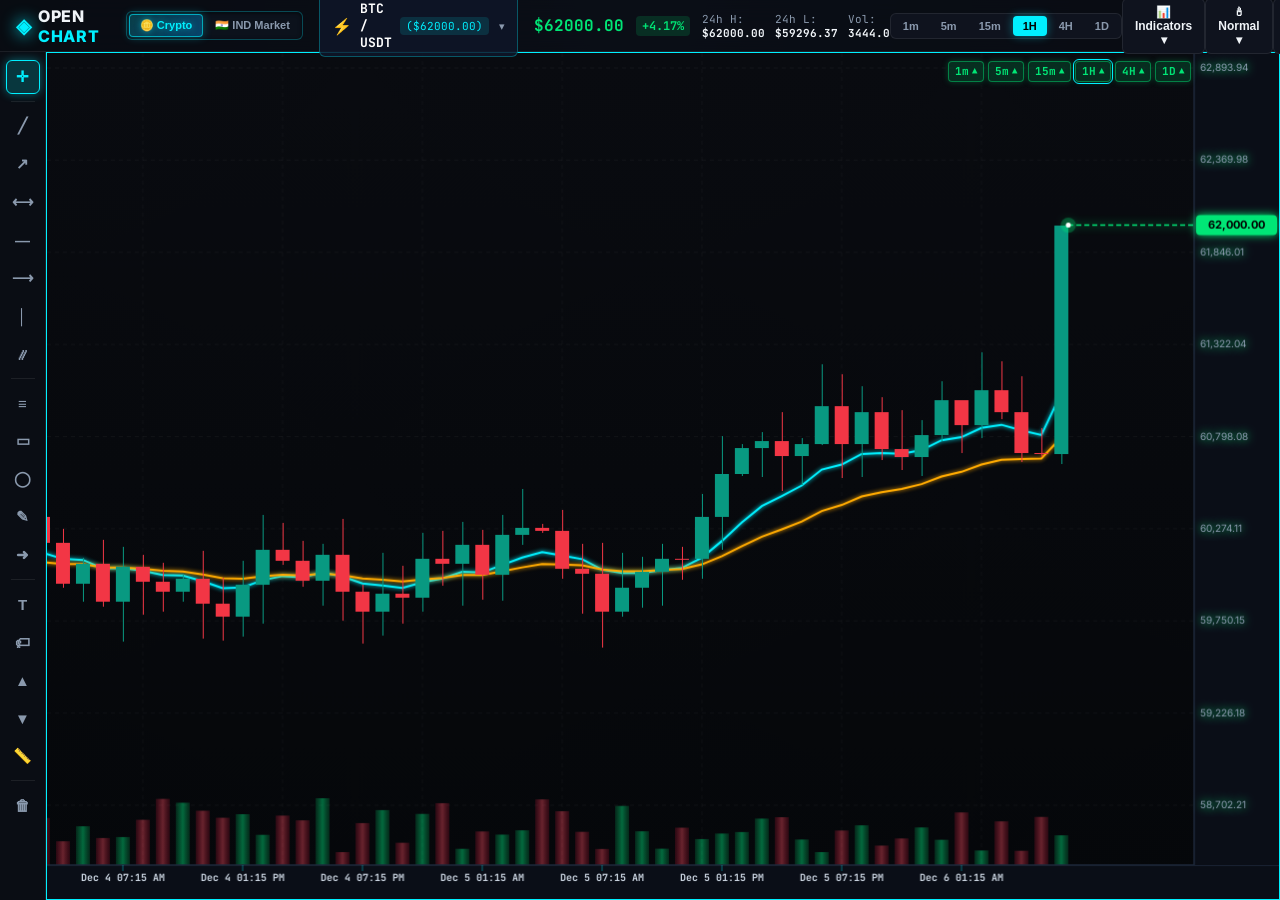
==== commit 23d93fa7: "Add Indian Market support, Black-Scholes Option Chain Matrix, Trending Screener, and Kotak Neo integ" ====
--- a/static/index.html
+++ b/static/index.html
@@ -19,6 +19,18 @@
                     <span class="logo-text">OPEN <span class="logo-accent">CHART</span></span>
                 </div>
 
+                <!-- Market Mode Switcher (Crypto vs Indian Market) -->
+                <div class="market-mode-switcher" id="market-mode-switcher">
+                    <button class="mode-switch-btn active" id="btn-mode-crypto" data-mode="crypto" title="Crypto Markets (Binance & CoinDCX)">🪙 Crypto</button>
+                    <button class="mode-switch-btn" id="btn-mode-ind" data-mode="ind" title="Indian Stock Market & F&O (NSE/BSE/Kotak)">🇮🇳 IND Market</button>
+                </div>
+
+                <!-- Indian Market Live Session Status Pill -->
+                <div class="ind-session-indicator" id="ind-session-indicator" style="display:none;" title="NSE/BSE Indian Trading Hours: 09:15 - 15:30 IST">
+                    <span class="session-pulse-dot" id="session-pulse-dot"></span>
+                    <span class="session-text" id="session-status-text">NSE/BSE: OPEN</span>
+                </div>
+
                 <!-- Coin Search & Fast Selector Trigger -->
                 <div class="market-search-box" id="symbol-search-trigger" title="Click to search 600+ coins (or press /)">
                     <span class="market-icon">⚡</span>
@@ -95,6 +107,17 @@
             </div>
 
             <div class="topbar-right">
+                <!-- Indian Market & F&O Quick Tools -->
+                <button id="btn-open-option-chain" class="btn-secondary btn-opt-chain" title="View Real-Time Black-Scholes Option Chain Matrix (Greeks, PCR, Max Pain)">
+                    <span>📊 Option Chain</span>
+                </button>
+                <button id="btn-open-trending" class="btn-secondary btn-trending-menu" title="Indian Market Trending Screener (Top Up, Top Down, Low Price High Volume)">
+                    <span>🔥 Trending</span>
+                </button>
+                <button id="btn-open-kotak-modal" class="btn-secondary btn-kotak-neo" title="Kotak Neo Trade API 2FA & Credentials Setup">
+                    <span>🔑 Kotak Neo</span>
+                </button>
+
                 <button id="btn-fullscreen" class="btn-secondary" title="Toggle Fullscreen Mode (F11)">
                     <span>⛶ Fullscreen</span>
                 </button>
@@ -488,6 +511,226 @@
         </div>
     </div>
 
+    <!-- Black-Scholes European Option Chain Matrix Modal -->
+    <div id="option-chain-modal" class="custom-script-modal hidden">
+        <div class="modal-backdrop" id="opt-chain-backdrop"></div>
+        <div class="modal-card option-chain-card">
+            <div class="modal-header option-chain-header">
+                <div class="modal-header-left">
+                    <span class="modal-icon">📊</span>
+                    <div>
+                        <div class="chain-title-row">
+                            <h3>Option Chain Matrix: <span id="opt-chain-symbol" class="chain-sym-badge">NIFTY 50</span></h3>
+                            <span class="chain-spot-pill" id="opt-chain-spot">Spot: ₹22,687.70</span>
+                        </div>
+                        <div class="chain-subtitle" id="opt-chain-subinfo">Black-Scholes European Greeks • RBI Repo Rate 7% • NSE/BSE F&O</div>
+                    </div>
+                </div>
+                <div class="chain-controls-right">
+                    <div class="chain-select-wrap">
+                        <label>Expiry:</label>
+                        <select id="opt-chain-expiry-select" class="modal-select">
+                            <!-- Populated dynamically -->
+                        </select>
+                    </div>
+                    <div class="chain-select-wrap">
+                        <label>Strikes:</label>
+                        <select id="opt-chain-count-select" class="modal-select">
+                            <option value="11">ATM ±5</option>
+                            <option value="21" selected>ATM ±10</option>
+                            <option value="31">ATM ±15</option>
+                        </select>
+                    </div>
+                    <button class="btn-secondary btn-sm" id="btn-opt-chain-refresh" title="Refresh Option Chain">↻</button>
+                    <button class="modal-close-btn" id="btn-close-opt-chain">✕</button>
+                </div>
+            </div>
+
+            <!-- Option Chain Institutional Metrics Ribbon -->
+            <div class="chain-metrics-ribbon">
+                <div class="metric-cell">
+                    <span class="metric-label">PCR (OI):</span>
+                    <span class="metric-val" id="chain-pcr-val">1.18 (Bullish)</span>
+                </div>
+                <div class="metric-cell">
+                    <span class="metric-label">Max Pain:</span>
+                    <span class="metric-val" id="chain-max-pain-val">₹22,700</span>
+                </div>
+                <div class="metric-cell">
+                    <span class="metric-label">Call Wall (Res):</span>
+                    <span class="metric-val bullish" id="chain-call-wall-val">₹22,800</span>
+                </div>
+                <div class="metric-cell">
+                    <span class="metric-label">Put Wall (Sup):</span>
+                    <span class="metric-val bearish" id="chain-put-wall-val">₹22,600</span>
+                </div>
+                <div class="metric-cell">
+                    <span class="metric-label">ATM Straddle:</span>
+                    <span class="metric-val" id="chain-straddle-val">₹285.50 (±1.26%)</span>
+                </div>
+                <div class="metric-cell">
+                    <span class="metric-label">Expected Range:</span>
+                    <span class="metric-val" id="chain-range-val">₹22,402 - ₹22,973</span>
+                </div>
+            </div>
+
+            <!-- Table Container -->
+            <div class="option-chain-table-container">
+                <table class="opt-matrix-table" id="opt-matrix-table">
+                    <thead>
+                        <tr>
+                            <th colspan="7" class="col-head-calls">CALLS (CE)</th>
+                            <th rowspan="2" class="col-head-strike">STRIKE</th>
+                            <th colspan="7" class="col-head-puts">PUTS (PE)</th>
+                        </tr>
+                        <tr>
+                            <th>OI</th>
+                            <th>OI Chg</th>
+                            <th>Vol</th>
+                            <th>IV %</th>
+                            <th>Delta</th>
+                            <th>Theta</th>
+                            <th class="th-call-ltp">LTP (₹)</th>
+                            <th class="th-put-ltp">LTP (₹)</th>
+                            <th>Theta</th>
+                            <th>Delta</th>
+                            <th>IV %</th>
+                            <th>Vol</th>
+                            <th>OI Chg</th>
+                            <th>OI</th>
+                        </tr>
+                    </thead>
+                    <tbody id="opt-chain-tbody">
+                        <!-- Populated by JavaScript -->
+                    </tbody>
+                </table>
+            </div>
+
+            <div class="chain-modal-footer">
+                <span>💡 Tip: Click on any <b>Call (CE)</b> or <b>Put (PE)</b> LTP to load into Order Form • Press <kbd>Esc</kbd> to close</span>
+            </div>
+        </div>
+    </div>
+
+    <!-- Indian Market Trending & Screener Modal -->
+    <div id="trending-screener-modal" class="custom-script-modal hidden">
+        <div class="modal-backdrop" id="trending-backdrop"></div>
+        <div class="modal-card trending-modal-card">
+            <div class="modal-header">
+                <div class="modal-header-left">
+                    <span class="modal-icon">🔥</span>
+                    <div>
+                        <h3>Indian Market Trending Screener</h3>
+                        <div class="chain-subtitle">Real-time NSE / BSE Scan: Top Gainers, Top Losers, Low Price High Volume Breakouts</div>
+                    </div>
+                </div>
+                <div class="chain-controls-right">
+                    <div class="ind-session-indicator" id="trending-session-pill">
+                        <span class="session-pulse-dot"></span>
+                        <span id="trending-session-text">NSE/BSE: OPEN</span>
+                    </div>
+                    <button class="modal-close-btn" id="btn-close-trending">✕</button>
+                </div>
+            </div>
+
+            <!-- Screener Categories & Search -->
+            <div class="trending-toolbar">
+                <div class="trending-filter-tabs" id="trending-filter-tabs">
+                    <button class="trend-tab-btn active" data-filter="all">🔥 All Trending</button>
+                    <button class="trend-tab-btn" data-filter="top_gainers">🟢 Top Up (Gainers)</button>
+                    <button class="trend-tab-btn" data-filter="top_losers">🔴 Top Down (Losers)</button>
+                    <button class="trend-tab-btn" data-filter="low_price_high_vol">⚡ Low Price & High Vol</button>
+                    <button class="trend-tab-btn" data-filter="indices">🏛️ Benchmark Indices</button>
+                </div>
+                <div class="trending-search-wrap">
+                    <input type="text" id="trending-search-input" placeholder="Search stock or index (e.g. SUZLON, TATASTEEL, NIFTY)...">
+                </div>
+            </div>
+
+            <!-- Screener Table Body -->
+            <div class="trending-table-container">
+                <table class="trending-table">
+                    <thead>
+                        <tr>
+                            <th>SYMBOL</th>
+                            <th>NAME & SECTOR</th>
+                            <th>EXCHANGE</th>
+                            <th class="text-right">PRICE (₹)</th>
+                            <th class="text-right">24H CHANGE</th>
+                            <th class="text-right">VOLUME</th>
+                            <th>TAGS</th>
+                            <th class="text-center">ACTION</th>
+                        </tr>
+                    </thead>
+                    <tbody id="trending-table-tbody">
+                        <!-- Populated by JavaScript -->
+                    </tbody>
+                </table>
+            </div>
+
+            <div class="chain-modal-footer">
+                <span>Click <b>"Open Chart"</b> on any asset to load its 3D candlestick graph and Option Chain instantly.</span>
+            </div>
+        </div>
+    </div>
+
+    <!-- Kotak Neo Trade API Setup & 2FA Modal -->
+    <div id="kotak-api-modal" class="custom-script-modal hidden">
+        <div class="modal-backdrop" id="kotak-backdrop"></div>
+        <div class="modal-card kotak-modal-card">
+            <div class="modal-header">
+                <div class="modal-header-left">
+                    <span class="modal-icon">🔑</span>
+                    <div>
+                        <h3>Kotak Neo Trade API (2FA Authentication)</h3>
+                        <div class="chain-subtitle">Connect your official Kotak Neo account for direct Indian index and stock trade execution</div>
+                    </div>
+                </div>
+                <button class="modal-close-btn" id="btn-close-kotak">✕</button>
+            </div>
+            <div class="modal-body kotak-modal-body">
+                <div class="kotak-status-card" id="kotak-status-card">
+                    <span class="status-indicator-dot" id="kotak-indicator-dot"></span>
+                    <span id="kotak-status-label">Status: Paper Trading Mode Active (Virtual ₹10,00,000 Equity)</span>
+                </div>
+
+                <div class="kotak-form-grid">
+                    <div class="kotak-input-group">
+                        <label>Consumer Key Token:</label>
+                        <input type="password" id="kotak-consumer-key" class="modal-input" placeholder="Enter Kotak Neo Consumer Key token">
+                    </div>
+                    <div class="kotak-input-group">
+                        <label>Registered Mobile Number:</label>
+                        <input type="text" id="kotak-mobile" class="modal-input" placeholder="+91XXXXXXXXXX">
+                    </div>
+                    <div class="kotak-input-group">
+                        <label>Unique Client Code (UCC):</label>
+                        <input type="text" id="kotak-ucc" class="modal-input" placeholder="e.g. 123456 or ABCD12">
+                    </div>
+                    <div class="kotak-input-group">
+                        <label>Kotak 6-Digit MPIN:</label>
+                        <input type="password" id="kotak-mpin" class="modal-input" maxlength="6" placeholder="6-digit MPIN">
+                    </div>
+                    <div class="kotak-input-group">
+                        <label>6-Digit Authenticator TOTP / OTP:</label>
+                        <input type="text" id="kotak-totp" class="modal-input" maxlength="6" placeholder="Google/Microsoft Authenticator 6-digit TOTP">
+                    </div>
+                    <div class="kotak-input-group">
+                        <label>Environment:</label>
+                        <select id="kotak-env" class="modal-select">
+                            <option value="prod" selected>Production (Live Exchange)</option>
+                            <option value="uat">UAT / Sandbox</option>
+                        </select>
+                    </div>
+                </div>
+            </div>
+            <div class="modal-footer">
+                <button class="btn-secondary" id="btn-kotak-disconnect">Use Paper Trading (₹10 Lakhs)</button>
+                <button class="btn-primary" id="btn-kotak-authenticate">⚡ Authenticate with Kotak 2FA</button>
+            </div>
+        </div>
+    </div>
+
     <!-- Scripts -->
     <script src="chart3d.js"></script>
     <script src="pine_editor.js"></script>
--- a/static/style.css
+++ b/static/style.css
@@ -2183,3 +2183,556 @@
         padding: 2px 4px;
     }
 }
+
+/* ==========================================================================
+   INDIAN MARKET, OPTION CHAIN & TRENDING SCREENER STYLES
+   ========================================================================== */
+
+/* Market Mode Segmented Switcher */
+.market-mode-switcher {
+    display: inline-flex;
+    align-items: center;
+    background: rgba(14, 20, 31, 0.85);
+    border: 1px solid rgba(0, 240, 255, 0.25);
+    border-radius: 6px;
+    padding: 2px;
+    gap: 2px;
+    margin-left: 10px;
+    box-shadow: inset 0 1px 4px rgba(0, 0, 0, 0.6);
+}
+
+.mode-switch-btn {
+    background: transparent;
+    border: none;
+    color: #8a99ad;
+    font-size: 11px;
+    font-weight: 600;
+    padding: 4px 10px;
+    border-radius: 4px;
+    cursor: pointer;
+    transition: all 0.2s ease;
+    display: flex;
+    align-items: center;
+    gap: 4px;
+    white-space: nowrap;
+}
+
+.mode-switch-btn:hover {
+    color: #fff;
+    background: rgba(255, 255, 255, 0.05);
+}
+
+.mode-switch-btn.active {
+    background: linear-gradient(135deg, rgba(0, 240, 255, 0.2), rgba(0, 162, 255, 0.35));
+    border: 1px solid rgba(0, 240, 255, 0.6);
+    color: #00f0ff;
+    box-shadow: 0 0 10px rgba(0, 240, 255, 0.3);
+    text-shadow: 0 0 6px rgba(0, 240, 255, 0.5);
+}
+
+/* Indian Market Session Indicator Pill */
+.ind-session-indicator {
+    display: inline-flex;
+    align-items: center;
+    gap: 6px;
+    background: rgba(7, 24, 18, 0.85);
+    border: 1px solid rgba(0, 230, 118, 0.35);
+    border-radius: 20px;
+    padding: 3px 10px;
+    font-size: 11px;
+    font-weight: 700;
+    color: #00e676;
+    margin-left: 6px;
+    white-space: nowrap;
+}
+
+.ind-session-indicator.closed {
+    background: rgba(30, 18, 10, 0.85);
+    border-color: rgba(255, 170, 0, 0.35);
+    color: #ffaa00;
+}
+
+.session-pulse-dot {
+    width: 7px;
+    height: 7px;
+    border-radius: 50%;
+    background: #00e676;
+    box-shadow: 0 0 8px #00e676;
+    animation: pulseDot 1.5s infinite;
+}
+
+.ind-session-indicator.closed .session-pulse-dot {
+    background: #ffaa00;
+    box-shadow: 0 0 8px #ffaa00;
+    animation: none;
+}
+
+@keyframes pulseDot {
+    0%, 100% { opacity: 1; transform: scale(1); }
+    50% { opacity: 0.4; transform: scale(0.8); }
+}
+
+/* Option Chain & Trending Topbar Buttons */
+.btn-opt-chain {
+    background: linear-gradient(135deg, rgba(0, 240, 255, 0.12), rgba(0, 100, 255, 0.15)) !important;
+    border: 1px solid rgba(0, 240, 255, 0.4) !important;
+    color: #00f0ff !important;
+}
+
+.btn-opt-chain:hover {
+    box-shadow: 0 0 12px rgba(0, 240, 255, 0.45);
+    transform: translateY(-1px);
+}
+
+.btn-trending-menu {
+    background: linear-gradient(135deg, rgba(255, 87, 34, 0.12), rgba(255, 152, 0, 0.15)) !important;
+    border: 1px solid rgba(255, 87, 34, 0.4) !important;
+    color: #ff7043 !important;
+}
+
+.btn-trending-menu:hover {
+    box-shadow: 0 0 12px rgba(255, 87, 34, 0.45);
+    transform: translateY(-1px);
+}
+
+.btn-kotak-neo {
+    background: linear-gradient(135deg, rgba(229, 39, 39, 0.12), rgba(255, 82, 82, 0.15)) !important;
+    border: 1px solid rgba(229, 39, 39, 0.4) !important;
+    color: #ff5252 !important;
+}
+
+/* Option Chain Modal Card */
+.option-chain-card {
+    max-width: 1280px !important;
+    width: 96vw !important;
+    max-height: 92vh !important;
+    display: flex;
+    flex-direction: column;
+    background: #090d14 !important;
+    border: 1px solid rgba(0, 240, 255, 0.3) !important;
+    box-shadow: 0 20px 60px rgba(0, 0, 0, 0.9), 0 0 30px rgba(0, 240, 255, 0.15) !important;
+}
+
+.option-chain-header {
+    display: flex;
+    justify-content: space-between;
+    align-items: center;
+    padding: 12px 18px;
+    border-bottom: 1px solid rgba(255, 255, 255, 0.08);
+}
+
+.chain-title-row {
+    display: flex;
+    align-items: center;
+    gap: 10px;
+}
+
+.chain-sym-badge {
+    color: #00f0ff;
+    font-weight: 800;
+}
+
+.chain-spot-pill {
+    background: rgba(0, 240, 255, 0.12);
+    border: 1px solid rgba(0, 240, 255, 0.4);
+    color: #00f0ff;
+    padding: 2px 8px;
+    border-radius: 4px;
+    font-size: 11px;
+    font-weight: 700;
+}
+
+.chain-subtitle {
+    font-size: 10.5px;
+    color: #8a99ad;
+    margin-top: 2px;
+}
+
+.chain-controls-right {
+    display: flex;
+    align-items: center;
+    gap: 12px;
+}
+
+.chain-select-wrap {
+    display: flex;
+    align-items: center;
+    gap: 6px;
+    font-size: 11px;
+    color: #8a99ad;
+}
+
+.modal-select {
+    background: #0e141f;
+    border: 1px solid rgba(255, 255, 255, 0.15);
+    color: #fff;
+    font-size: 11px;
+    padding: 4px 8px;
+    border-radius: 4px;
+    outline: none;
+    cursor: pointer;
+}
+
+.modal-select:focus {
+    border-color: #00f0ff;
+}
+
+/* Institutional Metrics Ribbon */
+.chain-metrics-ribbon {
+    display: flex;
+    flex-wrap: wrap;
+    align-items: center;
+    justify-content: space-between;
+    background: rgba(14, 20, 31, 0.7);
+    border-bottom: 1px solid rgba(255, 255, 255, 0.06);
+    padding: 8px 16px;
+    gap: 10px;
+}
+
+.metric-cell {
+    display: flex;
+    align-items: center;
+    gap: 6px;
+    font-size: 11px;
+}
+
+.metric-label {
+    color: #8a99ad;
+}
+
+.metric-val {
+    font-weight: 700;
+    color: #fff;
+    font-family: monospace;
+}
+
+.metric-val.bullish {
+    color: #00e676;
+}
+
+.metric-val.bearish {
+    color: #ff1744;
+}
+
+/* Option Matrix Table */
+.option-chain-table-container {
+    flex: 1;
+    overflow: auto;
+    max-height: calc(92vh - 180px);
+    background: #07090e;
+}
+
+.opt-matrix-table {
+    width: 100%;
+    border-collapse: collapse;
+    font-size: 11px;
+    font-family: 'Inter', monospace;
+    white-space: nowrap;
+}
+
+.opt-matrix-table th {
+    position: sticky;
+    top: 0;
+    background: #0e141f;
+    padding: 6px 8px;
+    font-weight: 700;
+    text-align: right;
+    border-bottom: 1px solid rgba(255, 255, 255, 0.12);
+    z-index: 10;
+}
+
+.opt-matrix-table th.col-head-calls {
+    text-align: center;
+    background: rgba(0, 230, 118, 0.1);
+    color: #00e676;
+    border-right: 1px solid rgba(255, 255, 255, 0.15);
+}
+
+.opt-matrix-table th.col-head-puts {
+    text-align: center;
+    background: rgba(255, 23, 68, 0.1);
+    color: #ff1744;
+    border-left: 1px solid rgba(255, 255, 255, 0.15);
+}
+
+.opt-matrix-table th.col-head-strike {
+    text-align: center;
+    background: #131c2a;
+    color: #00f0ff;
+    font-size: 12px;
+}
+
+.opt-matrix-table td {
+    padding: 5px 8px;
+    text-align: right;
+    border-bottom: 1px solid rgba(255, 255, 255, 0.04);
+}
+
+.opt-matrix-table tr:hover td {
+    background: rgba(0, 240, 255, 0.06);
+}
+
+/* Calls Side */
+.opt-matrix-table td.call-ltp {
+    font-weight: 700;
+    color: #00e676;
+    cursor: pointer;
+    background: rgba(0, 230, 118, 0.04);
+    border-right: 1px solid rgba(255, 255, 255, 0.1);
+}
+
+.opt-matrix-table td.call-ltp:hover {
+    background: rgba(0, 230, 118, 0.2);
+    text-shadow: 0 0 6px #00e676;
+}
+
+/* Puts Side */
+.opt-matrix-table td.put-ltp {
+    font-weight: 700;
+    color: #ff1744;
+    cursor: pointer;
+    background: rgba(255, 23, 68, 0.04);
+    border-left: 1px solid rgba(255, 255, 255, 0.1);
+}
+
+.opt-matrix-table td.put-ltp:hover {
+    background: rgba(255, 23, 68, 0.2);
+    text-shadow: 0 0 6px #ff1744;
+}
+
+/* Strike Center Column */
+.opt-matrix-table td.strike-cell {
+    text-align: center;
+    font-weight: 800;
+    font-size: 12px;
+    background: #0d131e;
+    color: #fff;
+}
+
+/* ATM Row Highlight */
+.opt-matrix-table tr.atm-row td {
+    background: rgba(255, 170, 0, 0.15) !important;
+}
+
+.opt-matrix-table tr.atm-row td.strike-cell {
+    background: rgba(255, 170, 0, 0.3) !important;
+    color: #ffc107 !important;
+    box-shadow: inset 0 0 10px rgba(255, 170, 0, 0.3);
+}
+
+.atm-badge {
+    background: #ffc107;
+    color: #000;
+    font-size: 9px;
+    font-weight: 900;
+    padding: 1px 4px;
+    border-radius: 3px;
+    margin-left: 4px;
+}
+
+.chain-modal-footer {
+    padding: 10px 16px;
+    font-size: 11px;
+    color: #8a99ad;
+    background: #0e141f;
+    border-top: 1px solid rgba(255, 255, 255, 0.06);
+}
+
+/* Trending Screener Modal */
+.trending-modal-card {
+    max-width: 1100px !important;
+    width: 94vw !important;
+    max-height: 88vh !important;
+    display: flex;
+    flex-direction: column;
+    background: #090d14 !important;
+    border: 1px solid rgba(255, 87, 34, 0.35) !important;
+    box-shadow: 0 20px 60px rgba(0, 0, 0, 0.9), 0 0 30px rgba(255, 87, 34, 0.15) !important;
+}
+
+.trending-toolbar {
+    display: flex;
+    justify-content: space-between;
+    align-items: center;
+    padding: 10px 16px;
+    background: #0e141f;
+    border-bottom: 1px solid rgba(255, 255, 255, 0.08);
+    gap: 12px;
+    flex-wrap: wrap;
+}
+
+.trending-filter-tabs {
+    display: flex;
+    align-items: center;
+    gap: 6px;
+    flex-wrap: wrap;
+}
+
+.trend-tab-btn {
+    background: rgba(255, 255, 255, 0.05);
+    border: 1px solid rgba(255, 255, 255, 0.1);
+    color: #8a99ad;
+    font-size: 11px;
+    font-weight: 600;
+    padding: 5px 12px;
+    border-radius: 4px;
+    cursor: pointer;
+    transition: all 0.2s ease;
+}
+
+.trend-tab-btn:hover {
+    color: #fff;
+    background: rgba(255, 255, 255, 0.1);
+}
+
+.trend-tab-btn.active {
+    background: linear-gradient(135deg, rgba(255, 87, 34, 0.25), rgba(255, 152, 0, 0.35));
+    border-color: #ff7043;
+    color: #fff;
+    box-shadow: 0 0 8px rgba(255, 87, 34, 0.35);
+}
+
+.trending-search-wrap input {
+    background: #090d14;
+    border: 1px solid rgba(255, 255, 255, 0.15);
+    color: #fff;
+    font-size: 11.5px;
+    padding: 6px 12px;
+    border-radius: 4px;
+    width: 240px;
+    outline: none;
+}
+
+.trending-search-wrap input:focus {
+    border-color: #ff7043;
+}
+
+.trending-table-container {
+    flex: 1;
+    overflow: auto;
+    max-height: calc(88vh - 170px);
+    background: #07090e;
+}
+
+.trending-table {
+    width: 100%;
+    border-collapse: collapse;
+    font-size: 11.5px;
+    white-space: nowrap;
+}
+
+.trending-table th {
+    position: sticky;
+    top: 0;
+    background: #0e141f;
+    padding: 8px 12px;
+    font-weight: 700;
+    color: #8a99ad;
+    border-bottom: 1px solid rgba(255, 255, 255, 0.1);
+    z-index: 5;
+}
+
+.trending-table td {
+    padding: 8px 12px;
+    border-bottom: 1px solid rgba(255, 255, 255, 0.04);
+}
+
+.trending-table tr:hover td {
+    background: rgba(255, 255, 255, 0.04);
+}
+
+.badge-tag {
+    display: inline-block;
+    font-size: 9px;
+    font-weight: 700;
+    padding: 2px 6px;
+    border-radius: 3px;
+    margin-right: 4px;
+}
+
+.badge-tag.top-up {
+    background: rgba(0, 230, 118, 0.15);
+    color: #00e676;
+    border: 1px solid rgba(0, 230, 118, 0.4);
+}
+
+.badge-tag.top-down {
+    background: rgba(255, 23, 68, 0.15);
+    color: #ff1744;
+    border: 1px solid rgba(255, 23, 68, 0.4);
+}
+
+.badge-tag.low-price {
+    background: rgba(0, 240, 255, 0.15);
+    color: #00f0ff;
+    border: 1px solid rgba(0, 240, 255, 0.4);
+}
+
+.badge-tag.index-tag {
+    background: rgba(255, 170, 0, 0.15);
+    color: #ffaa00;
+    border: 1px solid rgba(255, 170, 0, 0.4);
+}
+
+.btn-open-chart {
+    background: linear-gradient(135deg, #00f0ff, #0099ff);
+    border: none;
+    color: #000;
+    font-size: 10.5px;
+    font-weight: 700;
+    padding: 4px 10px;
+    border-radius: 4px;
+    cursor: pointer;
+    transition: all 0.2s ease;
+}
+
+.btn-open-chart:hover {
+    box-shadow: 0 0 10px rgba(0, 240, 255, 0.5);
+    transform: translateY(-1px);
+}
+
+/* Kotak Neo API Modal */
+.kotak-modal-card {
+    max-width: 580px !important;
+    background: #090d14 !important;
+    border: 1px solid rgba(229, 39, 39, 0.4) !important;
+    box-shadow: 0 20px 60px rgba(0, 0, 0, 0.9), 0 0 30px rgba(229, 39, 39, 0.2) !important;
+}
+
+.kotak-modal-body {
+    padding: 16px 20px;
+}
+
+.kotak-status-card {
+    display: flex;
+    align-items: center;
+    gap: 8px;
+    background: rgba(229, 39, 39, 0.08);
+    border: 1px solid rgba(229, 39, 39, 0.25);
+    padding: 8px 12px;
+    border-radius: 6px;
+    margin-bottom: 16px;
+    font-size: 11.5px;
+    color: #ff5252;
+}
+
+.kotak-status-card.connected {
+    background: rgba(0, 230, 118, 0.08);
+    border-color: rgba(0, 230, 118, 0.35);
+    color: #00e676;
+}
+
+.kotak-form-grid {
+    display: flex;
+    flex-direction: column;
+    gap: 12px;
+}
+
+.kotak-input-group label {
+    display: block;
+    font-size: 11px;
+    font-weight: 600;
+    color: #8a99ad;
+    margin-bottom: 4px;
+}
+
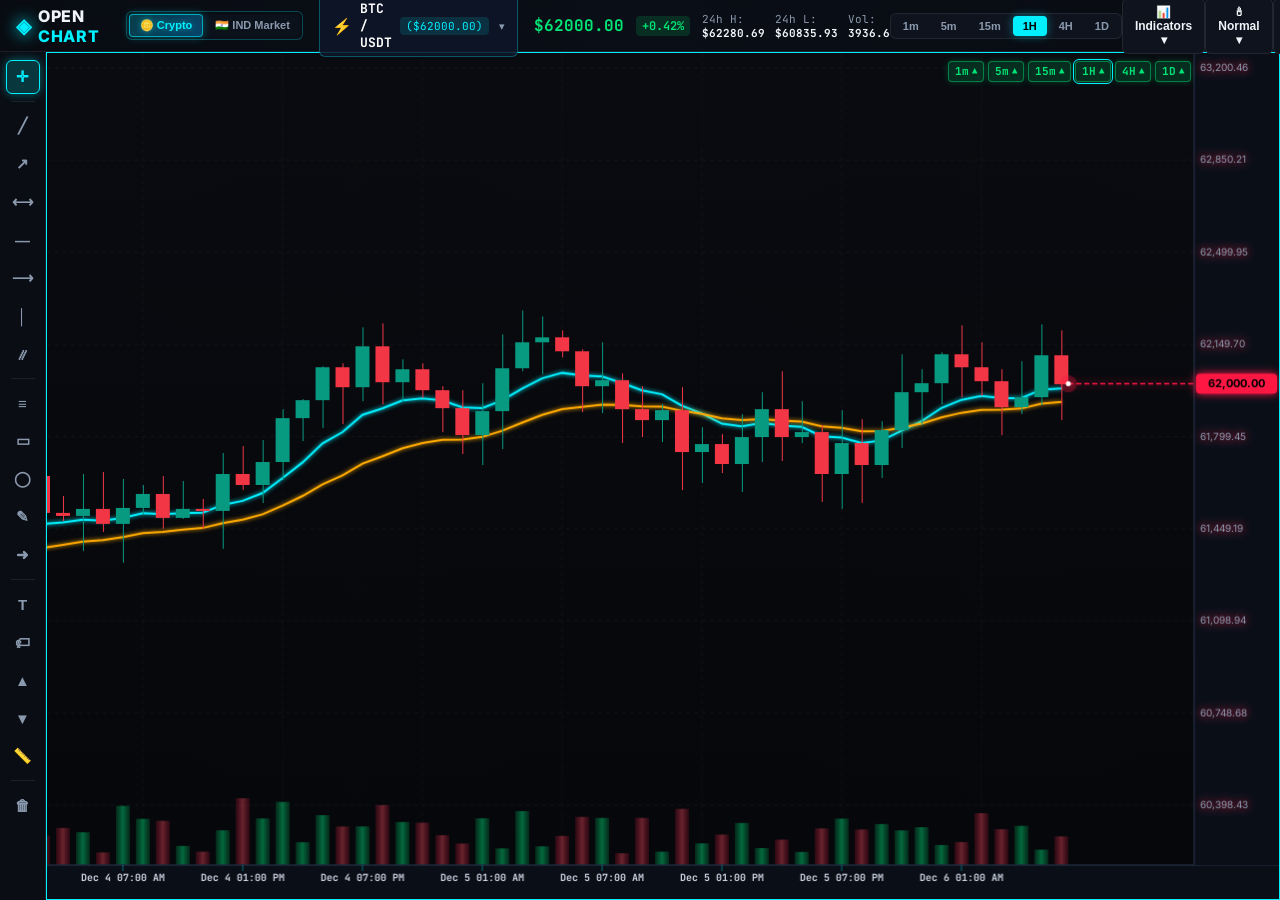
==== commit 2b3372e0: "Fix Indian market candle jump, optimize timeframes, add Option Chain 1-Click Buy with auto TP/SL sel" ====
--- a/static/index.html
+++ b/static/index.html
@@ -229,6 +229,13 @@
                                 <span id="tp-profit-preview" class="preview-val bullish">+$150.00 (+2.5%)</span>
                             </div>
                             <input type="number" id="order-tp" step="0.01" placeholder="TP Target Price">
+                            <div class="quick-pts-row" id="tp-quick-pts">
+                                <span class="pts-label">Quick TP:</span>
+                                <button type="button" class="btn-pt-shortcut tp" data-pts="10">+10 pts</button>
+                                <button type="button" class="btn-pt-shortcut tp" data-pts="20">+20 pts</button>
+                                <button type="button" class="btn-pt-shortcut tp" data-pts="30">+30 pts</button>
+                                <button type="button" class="btn-pt-shortcut tp" data-pts="50">+50 pts</button>
+                            </div>
                         </div>
 
                         <!-- Visual Draggable Stop Loss (SL) -->
@@ -238,6 +245,13 @@
                                 <span id="sl-loss-preview" class="preview-val bearish">-$60.00 (-1.0%)</span>
                             </div>
                             <input type="number" id="order-sl" step="0.01" placeholder="SL Target Price">
+                            <div class="quick-pts-row" id="sl-quick-pts">
+                                <span class="pts-label">Quick SL:</span>
+                                <button type="button" class="btn-pt-shortcut sl" data-pts="10">-10 pts</button>
+                                <button type="button" class="btn-pt-shortcut sl" data-pts="20">-20 pts</button>
+                                <button type="button" class="btn-pt-shortcut sl" data-pts="30">-30 pts</button>
+                                <button type="button" class="btn-pt-shortcut sl" data-pts="50">-50 pts</button>
+                            </div>
                         </div>
 
                         <!-- Risk / Reward Metric -->
@@ -731,6 +745,9 @@
         </div>
     </div>
 
+    <!-- Live Toast Alert Container -->
+    <div id="chart-toast-container" class="chart-toast-container"></div>
+
     <!-- Scripts -->
     <script src="chart3d.js"></script>
     <script src="pine_editor.js"></script>
--- a/static/style.css
+++ b/static/style.css
@@ -2736,3 +2736,149 @@
     margin-bottom: 4px;
 }
 
+/* Point Shortcuts in Order Form */
+.quick-pts-row {
+    display: flex;
+    align-items: center;
+    gap: 5px;
+    margin-top: 6px;
+    flex-wrap: wrap;
+}
+
+.pts-label {
+    font-size: 10px;
+    color: var(--text-secondary);
+    font-weight: 600;
+}
+
+.btn-pt-shortcut {
+    background: rgba(255, 255, 255, 0.05);
+    border: 1px solid rgba(255, 255, 255, 0.12);
+    color: #e0e8f0;
+    font-size: 10px;
+    font-weight: 600;
+    padding: 2px 7px;
+    border-radius: 4px;
+    cursor: pointer;
+    transition: all 0.15s ease;
+}
+
+.btn-pt-shortcut.tp:hover {
+    background: rgba(0, 230, 118, 0.18);
+    border-color: #00e676;
+    color: #00ff88;
+    box-shadow: 0 0 8px rgba(0, 230, 118, 0.3);
+}
+
+.btn-pt-shortcut.sl:hover {
+    background: rgba(255, 23, 68, 0.18);
+    border-color: #ff1744;
+    color: #ff5252;
+    box-shadow: 0 0 8px rgba(255, 23, 68, 0.3);
+}
+
+/* Option Chain Quick Action & Buy Buttons */
+.opt-action-wrap {
+    display: inline-flex;
+    align-items: center;
+    gap: 6px;
+    justify-content: flex-end;
+    width: 100%;
+}
+
+.opt-price-tag {
+    cursor: pointer;
+    padding: 2px 4px;
+    border-radius: 3px;
+    font-weight: bold;
+    transition: background 0.15s;
+}
+
+.opt-price-tag:hover {
+    background: rgba(0, 240, 255, 0.15);
+    text-decoration: underline;
+}
+
+.btn-opt-quick-buy {
+    border: none;
+    font-size: 9.5px;
+    font-weight: 800;
+    padding: 3px 7px;
+    border-radius: 3px;
+    cursor: pointer;
+    text-transform: uppercase;
+    letter-spacing: 0.5px;
+    transition: all 0.15s ease;
+    white-space: nowrap;
+}
+
+.btn-opt-quick-buy.buy-ce {
+    background: #00e676;
+    color: #05140b;
+    box-shadow: 0 0 6px rgba(0, 230, 118, 0.4);
+}
+
+.btn-opt-quick-buy.buy-ce:hover {
+    background: #00ff88;
+    transform: scale(1.06);
+    box-shadow: 0 0 12px rgba(0, 255, 136, 0.7);
+}
+
+.btn-opt-quick-buy.buy-pe {
+    background: #ff1744;
+    color: #ffffff;
+    box-shadow: 0 0 6px rgba(255, 23, 68, 0.4);
+}
+
+.btn-opt-quick-buy.buy-pe:hover {
+    background: #ff3366;
+    transform: scale(1.06);
+    box-shadow: 0 0 12px rgba(255, 51, 102, 0.7);
+}
+
+/* Chart Live Toast Notifications */
+.chart-toast-container {
+    position: fixed;
+    bottom: 24px;
+    right: 24px;
+    z-index: 99999;
+    display: flex;
+    flex-direction: column;
+    gap: 10px;
+    pointer-events: none;
+}
+
+.chart-toast {
+    background: #0b111c;
+    border: 1px solid rgba(0, 240, 255, 0.4);
+    box-shadow: 0 10px 30px rgba(0, 0, 0, 0.8), 0 0 15px rgba(0, 240, 255, 0.2);
+    border-radius: 8px;
+    padding: 12px 16px;
+    color: #fff;
+    font-size: 12px;
+    max-width: 420px;
+    pointer-events: auto;
+    animation: toastSlideIn 0.25s cubic-bezier(0.16, 1, 0.3, 1) forwards;
+    white-space: pre-line;
+    line-height: 1.4;
+}
+
+.chart-toast.success {
+    border-left: 4px solid #00ff88;
+}
+
+.chart-toast.error {
+    border-left: 4px solid #ff1744;
+}
+
+@keyframes toastSlideIn {
+    from {
+        opacity: 0;
+        transform: translateY(20px) scale(0.96);
+    }
+    to {
+        opacity: 1;
+        transform: translateY(0) scale(1);
+    }
+}
+
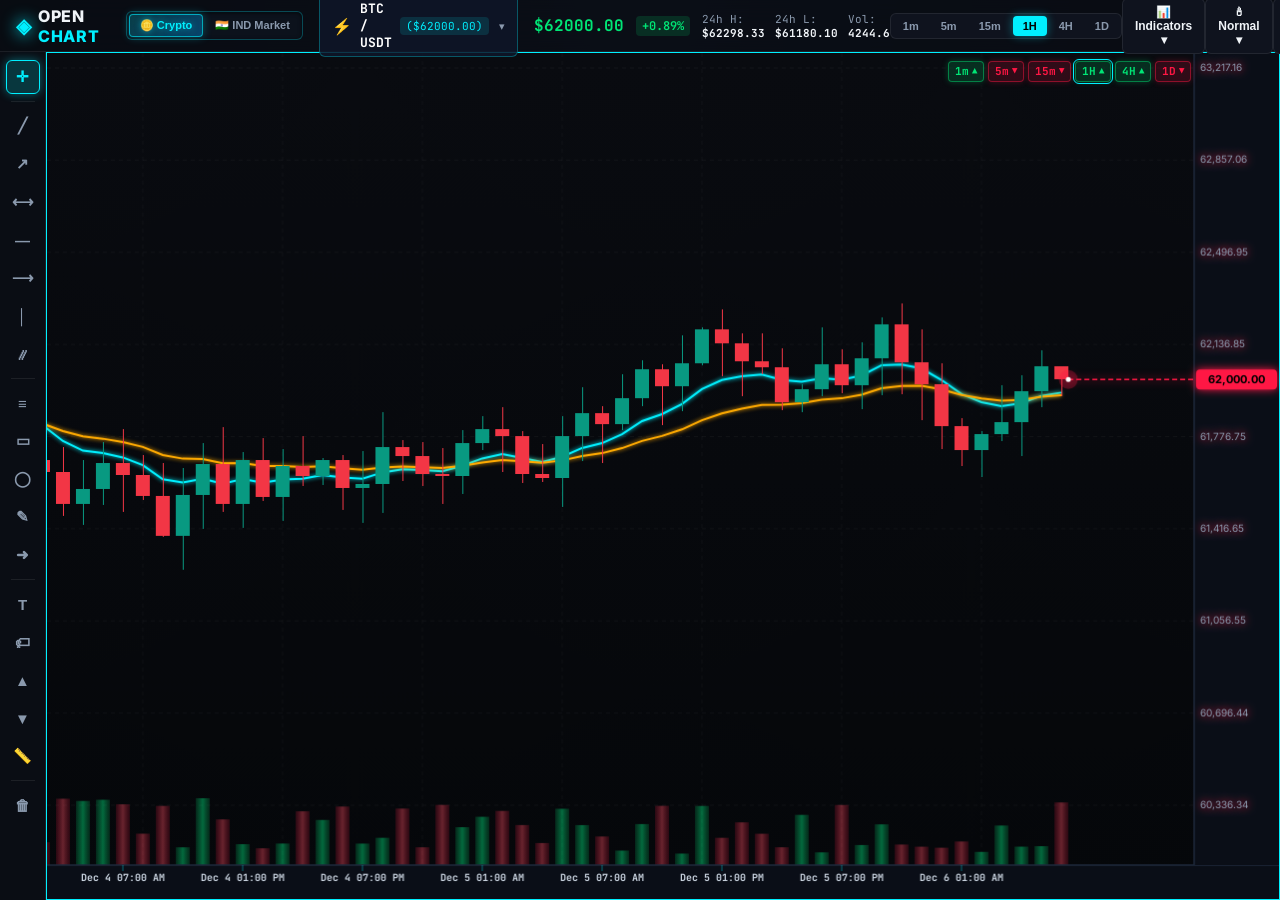
==== commit e077434e: "Implement Kotak Neo Zero-Storage Whitelisted Relay API with AES-256 encryption" ====
--- a/static/index.html
+++ b/static/index.html
@@ -708,7 +708,20 @@
                     <span id="kotak-status-label">Status: Paper Trading Mode Active (Virtual ₹10,00,000 Equity)</span>
                 </div>
 
+                <div class="kotak-relay-info" id="kotak-relay-info" style="display: flex; align-items: center; justify-content: space-between; background: rgba(0, 240, 255, 0.06); border: 1px solid rgba(0, 240, 255, 0.2); border-radius: 8px; padding: 10px 14px; margin-bottom: 14px; font-size: 12px;">
+                    <div>
+                        <div style="color: #00f0ff; font-weight: 600;">🔒 Whitelisted cPanel Static IP Relay (Zero-Storage)</div>
+                        <div style="color: #8892b0; font-family: monospace; font-size: 11px;" id="relay-url-display">https://trade.ravikantadoor.in/simple/kotak_relay.php</div>
+                        <div style="color: #00ff88; font-size: 11px; margin-top: 2px;" id="relay-ip-display">Outbound Server IP: 190.92.174.87 (SEBI Whitelisted)</div>
+                    </div>
+                    <button type="button" class="btn-secondary" id="btn-ping-relay" style="padding: 5px 12px; font-size: 11px;">🔍 Ping Relay</button>
+                </div>
+
                 <div class="kotak-form-grid">
+                    <div class="kotak-input-group" style="grid-column: 1 / -1;">
+                        <label>cPanel Relay Server URL:</label>
+                        <input type="text" id="kotak-relay-url" class="modal-input" value="https://trade.ravikantadoor.in/simple/kotak_relay.php" placeholder="https://yourdomain.com/simple/kotak_relay.php">
+                    </div>
                     <div class="kotak-input-group">
                         <label>Consumer Key Token:</label>
                         <input type="password" id="kotak-consumer-key" class="modal-input" placeholder="Enter Kotak Neo Consumer Key token">
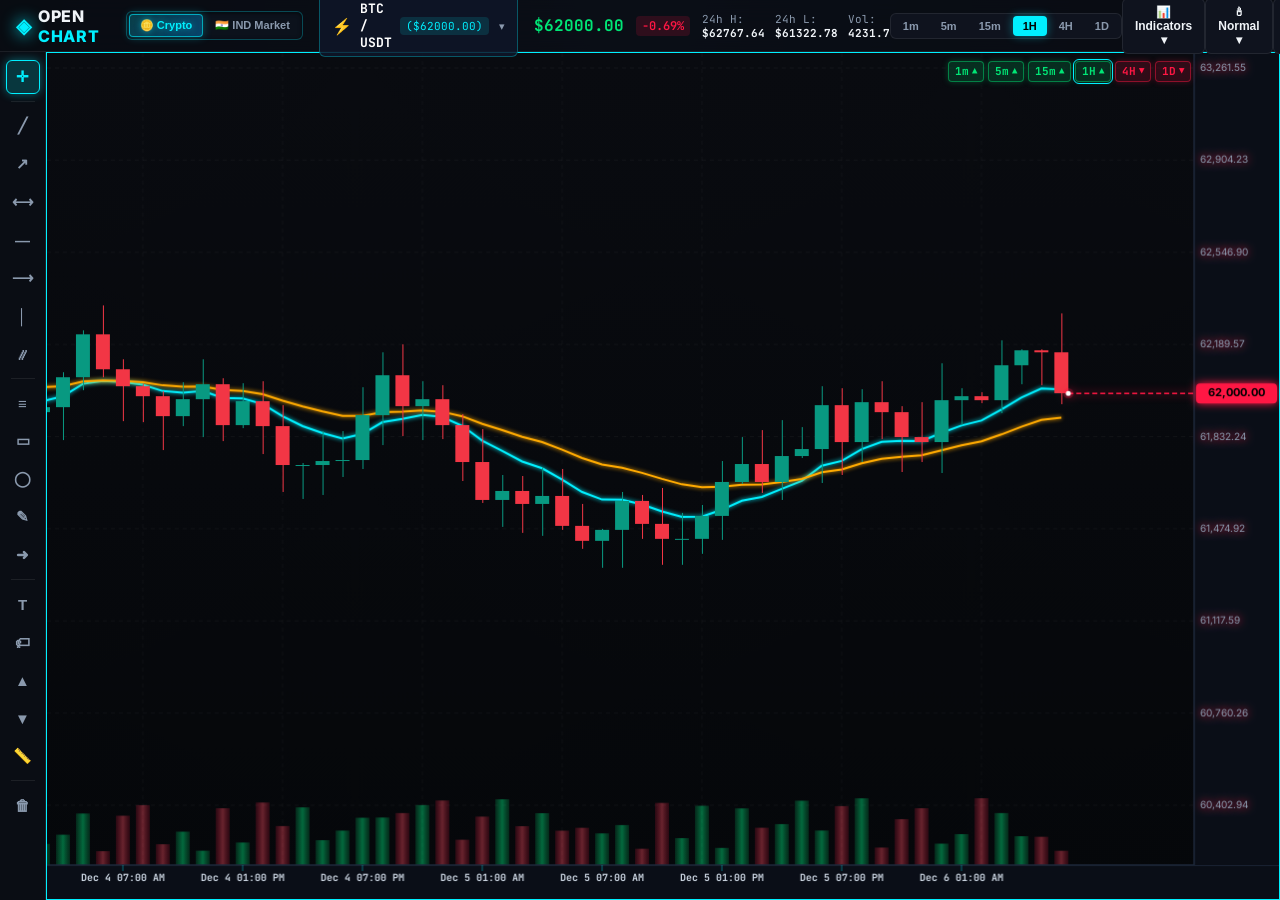
==== commit 67f3d04c: "Update SENSEX to 83479 live benchmark, calibrate Indian equity prices, purge floating HUD overlay, a" ====
--- a/static/index.html
+++ b/static/index.html
@@ -4,7 +4,7 @@
     <meta charset="UTF-8">
     <meta name="viewport" content="width=device-width, initial-scale=1.0">
     <title>Open Chart - 3D Candlestick Trading Terminal (Alternative to TradingView)</title>
-    <link rel="stylesheet" href="style.css">
+    <link rel="stylesheet" href="style.css?v=2.2.0">
     <link rel="preconnect" href="https://fonts.googleapis.com">
     <link rel="preconnect" href="https://fonts.gstatic.com" crossorigin>
     <link href="https://fonts.googleapis.com/css2?family=Inter:wght@400;500;600;700;800&family=JetBrains+Mono:wght@400;500;700&display=swap" rel="stylesheet">
@@ -762,8 +762,8 @@
     <div id="chart-toast-container" class="chart-toast-container"></div>
 
     <!-- Scripts -->
-    <script src="chart3d.js"></script>
-    <script src="pine_editor.js"></script>
-    <script src="app.js"></script>
+    <script src="chart3d.js?v=2.2.0"></script>
+    <script src="pine_editor.js?v=2.2.0"></script>
+    <script src="app.js?v=2.2.0"></script>
 </body>
 </html>
--- a/static/style.css
+++ b/static/style.css
@@ -433,9 +433,21 @@
     cursor: crosshair;
 }
 
-/* Chart Floating Controls (Hidden per user request) */
-.chart-floating-controls {
+/* Chart Floating Controls & HUD Bar (Completely removed per user request) */
+.chart-floating-controls,
+.chart-hint-badge,
+#btn-reset-view,
+#btn-zoom-in,
+#btn-zoom-out {
     display: none !important;
+    visibility: hidden !important;
+    opacity: 0 !important;
+    pointer-events: none !important;
+    height: 0 !important;
+    width: 0 !important;
+    position: absolute !important;
+    top: -9999px !important;
+    left: -9999px !important;
 }
 
 /* Timeframe Trend Bar (Inside Graph, Top Right) */
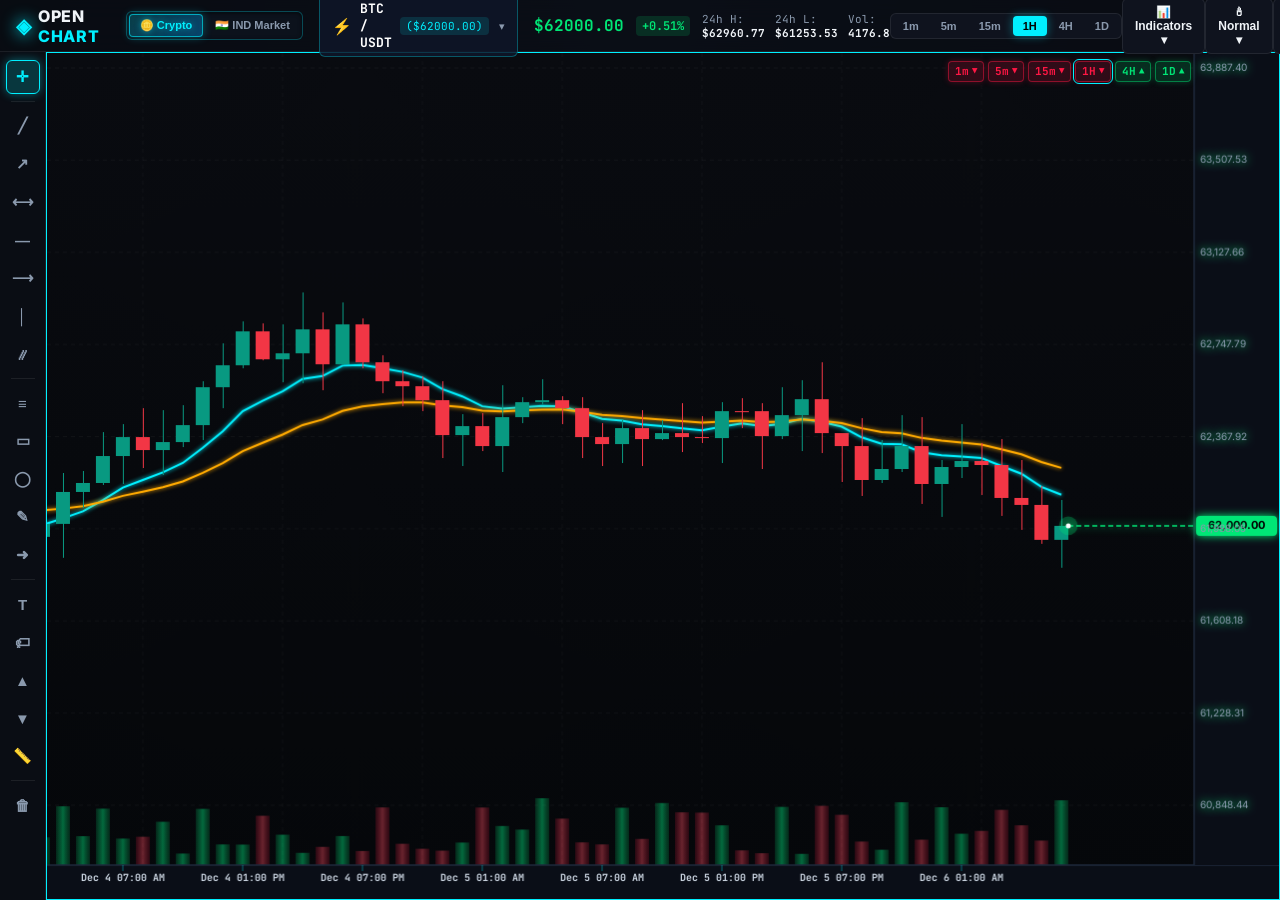
==== commit 3cf84613: "Fix NSE & BSE live price/data mismatches: fetch real OHLCV candles & 1d previousClose quotes, sync f" ====
--- a/static/index.html
+++ b/static/index.html
@@ -4,7 +4,7 @@
     <meta charset="UTF-8">
     <meta name="viewport" content="width=device-width, initial-scale=1.0">
     <title>Open Chart - 3D Candlestick Trading Terminal (Alternative to TradingView)</title>
-    <link rel="stylesheet" href="style.css?v=2.2.0">
+    <link rel="stylesheet" href="style.css?v=2.3.0">
     <link rel="preconnect" href="https://fonts.googleapis.com">
     <link rel="preconnect" href="https://fonts.gstatic.com" crossorigin>
     <link href="https://fonts.googleapis.com/css2?family=Inter:wght@400;500;600;700;800&family=JetBrains+Mono:wght@400;500;700&display=swap" rel="stylesheet">
@@ -762,8 +762,8 @@
     <div id="chart-toast-container" class="chart-toast-container"></div>
 
     <!-- Scripts -->
-    <script src="chart3d.js?v=2.2.0"></script>
-    <script src="pine_editor.js?v=2.2.0"></script>
-    <script src="app.js?v=2.2.0"></script>
+    <script src="chart3d.js?v=2.3.0"></script>
+    <script src="pine_editor.js?v=2.3.0"></script>
+    <script src="app.js?v=2.3.0"></script>
 </body>
 </html>
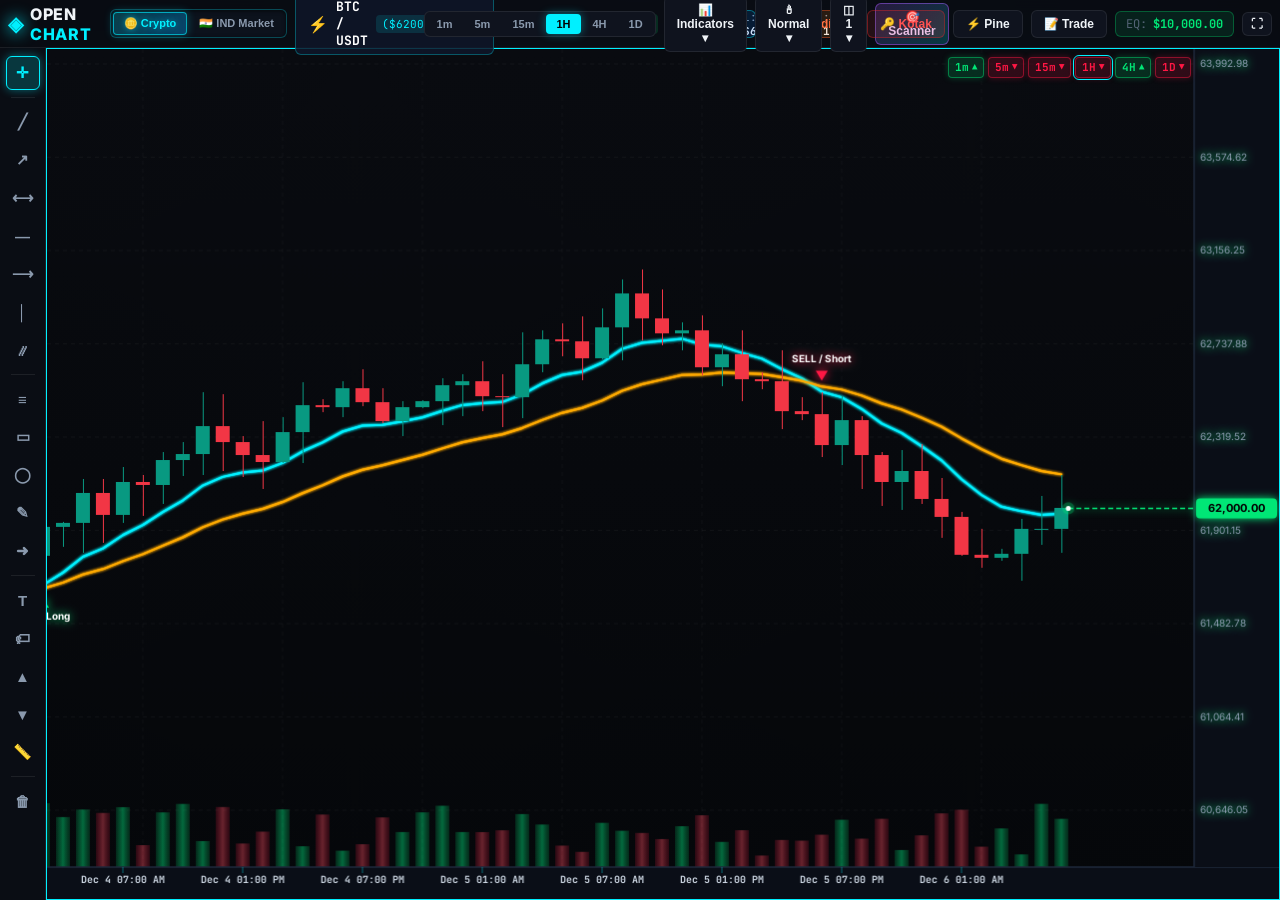
==== commit 7309652e: "Fix CoinDCX 600+ coin loading, repair all 9 indicators & Pine strategies, declutter responsive UI, o" ====
--- a/static/index.html
+++ b/static/index.html
@@ -4,7 +4,7 @@
     <meta charset="UTF-8">
     <meta name="viewport" content="width=device-width, initial-scale=1.0">
     <title>Open Chart - 3D Candlestick Trading Terminal (Alternative to TradingView)</title>
-    <link rel="stylesheet" href="style.css?v=2.3.0">
+    <link rel="stylesheet" href="style.css?v=2.4.0">
     <link rel="preconnect" href="https://fonts.googleapis.com">
     <link rel="preconnect" href="https://fonts.gstatic.com" crossorigin>
     <link href="https://fonts.googleapis.com/css2?family=Inter:wght@400;500;600;700;800&family=JetBrains+Mono:wght@400;500;700&display=swap" rel="stylesheet">
@@ -47,92 +47,103 @@
                 <div class="live-ticker-info">
                     <span id="ticker-price" class="ticker-price">--</span>
                     <span id="ticker-change" class="ticker-change">--%</span>
-                    <div class="ticker-stats">
-                        <span>24h H: <b id="ticker-high">--</b></span>
-                        <span>24h L: <b id="ticker-low">--</b></span>
-                        <span>Vol: <b id="ticker-vol">--</b></span>
-                    </div>
-                </div>
-            </div>
-
-            <!-- Timeframe Pills -->
-            <div class="timeframe-container">
-                <button class="tf-btn" data-tf="1m">1m</button>
-                <button class="tf-btn" data-tf="5m">5m</button>
-                <button class="tf-btn" data-tf="15m">15m</button>
-                <button class="tf-btn active" data-tf="1h">1H</button>
-                <button class="tf-btn" data-tf="4h">4H</button>
-                <button class="tf-btn" data-tf="1d">1D</button>
-            </div>
-
-            <!-- Indicators Dropdown -->
-            <div class="dropdown-container">
-                <button id="btn-indicators-menu" class="btn-secondary">
-                    <span>📊 Indicators ▾</span>
+                    <div class="ticker-stats" title="Session High, Low and Volume">
+                        <span>H: <b id="ticker-high">--</b></span>
+                        <span>L: <b id="ticker-low">--</b></span>
+                        <span>V: <b id="ticker-vol">--</b></span>
+                    </div>
+                </div>
+            </div>
+
+            <div class="topbar-center">
+                <!-- Timeframe Pills -->
+                <div class="timeframe-container">
+                    <button class="tf-btn" data-tf="1m">1m</button>
+                    <button class="tf-btn" data-tf="5m">5m</button>
+                    <button class="tf-btn" data-tf="15m">15m</button>
+                    <button class="tf-btn active" data-tf="1h">1H</button>
+                    <button class="tf-btn" data-tf="4h">4H</button>
+                    <button class="tf-btn" data-tf="1d">1D</button>
+                </div>
+
+                <!-- Indicators Dropdown (All Working Overlays & Oscillators) -->
+                <div class="dropdown-container">
+                    <button id="btn-indicators-menu" class="btn-secondary" title="Toggle Chart Indicators & Sub-Panes">
+                        <span>📊 Indicators ▾</span>
+                    </button>
+                    <div id="indicators-dropdown" class="dropdown-menu">
+                        <div class="dropdown-section-title">Trend Overlays</div>
+                        <label class="dropdown-item"><input type="checkbox" id="ind-ema9" checked> EMA 9 (Cyan)</label>
+                        <label class="dropdown-item"><input type="checkbox" id="ind-ema21" checked> EMA 21 (Orange)</label>
+                        <label class="dropdown-item"><input type="checkbox" id="ind-ema50"> EMA 50 (Purple)</label>
+                        <label class="dropdown-item"><input type="checkbox" id="ind-ema200"> EMA 200 (Gold)</label>
+                        <label class="dropdown-item"><input type="checkbox" id="ind-vwap"> VWAP (Institutional)</label>
+                        <label class="dropdown-item"><input type="checkbox" id="ind-bb"> Bollinger Bands (20, 2)</label>
+                        <label class="dropdown-item"><input type="checkbox" id="ind-supertrend"> Supertrend (10, 3)</label>
+                        <div class="dropdown-divider"></div>
+                        <div class="dropdown-section-title">Oscillator Sub-Panes</div>
+                        <label class="dropdown-item"><input type="checkbox" id="ind-rsi"> RSI (14)</label>
+                        <label class="dropdown-item"><input type="checkbox" id="ind-macd"> MACD (12, 26, 9)</label>
+                    </div>
+                </div>
+
+                <!-- Candle Drawing Style Selector -->
+                <div class="dropdown-container">
+                    <button id="btn-candle-style-menu" class="btn-secondary" title="Switch Candlestick Drawing Style">
+                        <span id="selected-candle-style">🕯 Normal ▾</span>
+                    </button>
+                    <div id="candle-style-dropdown" class="dropdown-menu">
+                        <div class="dropdown-item active" data-style="normal">🕯 Normal (TradingView)</div>
+                        <div class="dropdown-item" data-style="hollow">⚪ Hollow Candles</div>
+                        <div class="dropdown-item" data-style="3d">◈ 3D Cylinder</div>
+                    </div>
+                </div>
+
+                <!-- Multi-Chart Layout Selector -->
+                <div class="dropdown-container">
+                    <button id="btn-layout-menu" class="btn-secondary" title="Multi-Chart Split View">
+                        <span id="selected-layout-label">◫ 1 ▾</span>
+                    </button>
+                    <div id="layout-dropdown" class="dropdown-menu">
+                        <div class="dropdown-item active" data-layout="1">◫ 1 Single Chart</div>
+                        <div class="dropdown-item" data-layout="2h">❚❚ 2 Charts (Split)</div>
+                        <div class="dropdown-item" data-layout="2v">〓 2 Charts (Stack)</div>
+                        <div class="dropdown-item" data-layout="4">▦ 4 Charts (Quad)</div>
+                    </div>
+                </div>
+
+                <!-- Multi-Strategy Coin & Options Call/Put Scanner -->
+                <button id="btn-open-scanner" class="btn-secondary btn-scanner-glow" title="Scan All Coins & Stocks Across 5 Strategies for Best CALL / PUT Setups">
+                    <span>🎯 Scanner</span>
                 </button>
-                <div id="indicators-dropdown" class="dropdown-menu">
-                    <label class="dropdown-item"><input type="checkbox" id="ind-ema9" checked> EMA 9 (Cyan)</label>
-                    <label class="dropdown-item"><input type="checkbox" id="ind-ema21" checked> EMA 21 (Orange)</label>
-                    <label class="dropdown-item"><input type="checkbox" id="ind-ema50"> EMA 50 (Purple)</label>
-                    <label class="dropdown-item"><input type="checkbox" id="ind-ema200"> EMA 200 (Gold)</label>
-                    <label class="dropdown-item"><input type="checkbox" id="ind-bb"> Bollinger Bands (20, 2)</label>
-                    <label class="dropdown-item"><input type="checkbox" id="ind-supertrend"> Supertrend (10, 3)</label>
-                    <label class="dropdown-item"><input type="checkbox" id="ind-rsi"> RSI Sub-Pane (14)</label>
-                </div>
-            </div>
-
-                        <!-- Candle Drawing Style Selector -->
-            <div class="dropdown-container">
-                <button id="btn-candle-style-menu" class="btn-secondary" title="Switch Candlestick Drawing Style">
-                    <span id="selected-candle-style">🕯 Normal ▾</span>
-                </button>
-                <div id="candle-style-dropdown" class="dropdown-menu">
-                    <div class="dropdown-item active" data-style="normal">🕯 Normal (TradingView Crisp)</div>
-                    <div class="dropdown-item" data-style="hollow">⚪ Hollow Candles</div>
-                    <div class="dropdown-item" data-style="3d">◈ 3D Cylinder</div>
-                </div>
-            </div>
-
-            <!-- Multi-Chart Layout Selector -->
-            <div class="dropdown-container">
-                <button id="btn-layout-menu" class="btn-secondary" title="Multi-Chart Split View">
-                    <span id="selected-layout-label">◫ Layout (1) ▾</span>
-                </button>
-                <div id="layout-dropdown" class="dropdown-menu">
-                    <div class="dropdown-item active" data-layout="1">◫ 1 Single Chart</div>
-                    <div class="dropdown-item" data-layout="2h">❚❚ 2 Charts (Split Horizontal)</div>
-                    <div class="dropdown-item" data-layout="2v">〓 2 Charts (Stack Vertical)</div>
-                    <div class="dropdown-item" data-layout="4">▦ 4 Charts (Quad 2x2 Grid)</div>
-                </div>
             </div>
 
             <div class="topbar-right">
                 <!-- Indian Market & F&O Quick Tools -->
-                <button id="btn-open-option-chain" class="btn-secondary btn-opt-chain" title="View Real-Time Black-Scholes Option Chain Matrix (Greeks, PCR, Max Pain)">
-                    <span>📊 Option Chain</span>
+                <button id="btn-open-option-chain" class="btn-secondary btn-opt-chain" title="Black-Scholes Option Chain Matrix (Greeks, PCR, Max Pain)">
+                    <span>📊 Chain</span>
                 </button>
-                <button id="btn-open-trending" class="btn-secondary btn-trending-menu" title="Indian Market Trending Screener (Top Up, Top Down, Low Price High Volume)">
+                <button id="btn-open-trending" class="btn-secondary btn-trending-menu" title="NSE/BSE Trending Screener">
                     <span>🔥 Trending</span>
                 </button>
-                <button id="btn-open-kotak-modal" class="btn-secondary btn-kotak-neo" title="Kotak Neo Trade API 2FA & Credentials Setup">
-                    <span>🔑 Kotak Neo</span>
+                <button id="btn-open-kotak-modal" class="btn-secondary btn-kotak-neo" title="Kotak Neo 2FA & Relay">
+                    <span>🔑 Kotak</span>
                 </button>
 
-                <button id="btn-fullscreen" class="btn-secondary" title="Toggle Fullscreen Mode (F11)">
-                    <span>⛶ Fullscreen</span>
-                </button>
-                <button id="btn-toggle-pine" class="btn-secondary" title="Open Pine Script v5 IDE">
-                    <span>⚡ Pine Script v5 IDE</span>
+                <button id="btn-toggle-pine" class="btn-secondary" title="Open Pine Script v5 IDE & Strategy Tester">
+                    <span>⚡ Pine</span>
                 </button>
                 <button id="btn-toggle-order" class="btn-secondary" title="Toggle Order Entry & Depth Panel">
-                    <span>📝 Trade Panel</span>
+                    <span>📝 Trade</span>
                 </button>
                 
                 <!-- Account Balance Pill -->
                 <div class="account-pill">
-                    <span class="account-label">EQUITY:</span>
+                    <span class="account-label">EQ:</span>
                     <span id="account-equity" class="account-val">$10,000.00</span>
                 </div>
+
+                <button id="btn-fullscreen" class="btn-secondary btn-icon-only" title="Toggle Fullscreen Mode (F11)">⛶</button>
             </div>
         </header>
 
@@ -316,6 +327,9 @@
                                         <option value="supertrend">Supertrend (10, 3) + Momentum</option>
                                         <option value="bollinger">Bollinger Bands Mean Reversion</option>
                                         <option value="smc">Institutional SMC Orderflow</option>
+                                        <option value="macd_vwap">MACD + VWAP Call/Put Flow</option>
+                                        <option value="rsi_bb_sniper">RSI + BB Call/Put Sniper</option>
+                                        <option value="liquidity_sweep">Liquidity & Possible SL Zones</option>
                                     </optgroup>
                                     <optgroup label="My Saved Scripts" id="pine-saved-scripts-group">
                                     </optgroup>
@@ -758,12 +772,102 @@
         </div>
     </div>
 
+    <!-- Multi-Strategy Coin & Options CALL / PUT Scanner Modal -->
+    <div id="strategy-scanner-modal" class="custom-script-modal hidden">
+        <div class="modal-backdrop" id="scanner-backdrop"></div>
+        <div class="modal-card scanner-modal-card">
+            <div class="modal-header">
+                <div class="modal-header-left">
+                    <span class="modal-icon">🎯</span>
+                    <div>
+                        <h3>AI Multi-Strategy Scanner <span class="scanner-mode-badge" id="scanner-mode-badge">CRYPTO</span></h3>
+                        <div class="chain-subtitle">Scans all active assets across 5 strategies (EMA Ribbon, Supertrend, BB+RSI, MACD+VWAP, Liquidity Sweep) for best CALL / PUT trades</div>
+                    </div>
+                </div>
+                <div class="chain-controls-right">
+                    <div class="chain-select-wrap">
+                        <label>TF:</label>
+                        <select id="scanner-tf-select" class="modal-select">
+                            <option value="5m">5m</option>
+                            <option value="15m" selected>15m</option>
+                            <option value="1h">1H</option>
+                            <option value="4h">4H</option>
+                        </select>
+                    </div>
+                    <button class="btn-primary btn-sm" id="btn-run-scanner">↻ Rescan All</button>
+                    <button class="modal-close-btn" id="btn-close-scanner">✕</button>
+                </div>
+            </div>
+
+            <div class="scanner-summary-ribbon" id="scanner-summary-ribbon">
+                <div class="scanner-stat-card">
+                    <span class="s-label">Scanned Assets</span>
+                    <b id="scan-stat-total">0</b>
+                </div>
+                <div class="scanner-stat-card call">
+                    <span class="s-label">Best CALL (Buy / CE)</span>
+                    <b id="scan-stat-calls">0</b>
+                </div>
+                <div class="scanner-stat-card put">
+                    <span class="s-label">Best PUT (Sell / PE)</span>
+                    <b id="scan-stat-puts">0</b>
+                </div>
+                <div class="scanner-stat-card pick">
+                    <span class="s-label">Top Trade Pick</span>
+                    <b id="scan-stat-top">--</b>
+                </div>
+            </div>
+
+            <div class="trending-toolbar">
+                <div class="trending-filter-tabs" id="scanner-filter-tabs">
+                    <button class="trend-tab-btn active" data-sfilter="all">🎯 All Setups</button>
+                    <button class="trend-tab-btn" data-sfilter="CALL">🟢 Best CALL (Long / CE)</button>
+                    <button class="trend-tab-btn" data-sfilter="PUT">🔴 Best PUT (Short / PE)</button>
+                    <button class="trend-tab-btn" data-sfilter="high">⚡ High Conviction (70%+)</button>
+                </div>
+                <div class="trending-search-wrap">
+                    <input type="text" id="scanner-search-input" placeholder="Filter symbol or strategy...">
+                </div>
+            </div>
+
+            <div class="scanner-progress-wrap hidden" id="scanner-progress-wrap">
+                <div class="scanner-progress-bar" id="scanner-progress-bar"></div>
+                <span class="scanner-progress-text" id="scanner-progress-text">Scanning markets...</span>
+            </div>
+
+            <div class="trending-table-container">
+                <table class="trending-table scanner-table">
+                    <thead>
+                        <tr>
+                            <th>ASSET</th>
+                            <th>BEST TRADE SIGNAL</th>
+                            <th class="text-center">SCORE</th>
+                            <th>ACTIVE STRATEGIES</th>
+                            <th class="text-right">ENTRY PRICE</th>
+                            <th class="text-right">TARGET (TP)</th>
+                            <th class="text-right">STOP LOSS (SL)</th>
+                            <th class="text-center">RSI</th>
+                            <th class="text-center">ACTION</th>
+                        </tr>
+                    </thead>
+                    <tbody id="scanner-table-tbody">
+                        <tr><td colspan="9" style="text-align:center; padding:32px; color:var(--text-secondary);">Click <b>"↻ Rescan All"</b> to scan markets for CALL / PUT setups.</td></tr>
+                    </tbody>
+                </table>
+            </div>
+
+            <div class="chain-modal-footer">
+                <span>💡 Click <b>"Chart"</b> to load setup & indicators on screen, or <b>"Execute CALL / PUT"</b> to arm bracket TP/SL immediately.</span>
+            </div>
+        </div>
+    </div>
+
     <!-- Live Toast Alert Container -->
     <div id="chart-toast-container" class="chart-toast-container"></div>
 
     <!-- Scripts -->
-    <script src="chart3d.js?v=2.3.0"></script>
-    <script src="pine_editor.js?v=2.3.0"></script>
-    <script src="app.js?v=2.3.0"></script>
+    <script src="chart3d.js?v=2.4.0"></script>
+    <script src="pine_editor.js?v=2.4.0"></script>
+    <script src="app.js?v=2.4.0"></script>
 </body>
 </html>
--- a/static/style.css
+++ b/static/style.css
@@ -51,23 +51,67 @@
     background: radial-gradient(circle at 50% 0%, #101625 0%, #05070a 60%);
 }
 
-/* --- TOP NAVIGATION BAR --- */
+/* --- TOP NAVIGATION BAR (Uncluttered Balanced 3-Zone Bar) --- */
 .topbar {
     display: flex;
     align-items: center;
     justify-content: space-between;
-    height: 52px;
-    background: rgba(10, 13, 20, 0.85);
-    backdrop-filter: blur(12px);
+    height: 48px;
+    background: rgba(9, 12, 19, 0.92);
+    backdrop-filter: blur(14px);
     border-bottom: 1px solid var(--border-color);
-    padding: 0 16px;
+    padding: 0 12px;
+    gap: 8px;
     z-index: 100;
 }
 
-.topbar-left, .topbar-right {
-    display: flex;
-    align-items: center;
-    gap: 16px;
+.topbar-left, .topbar-center, .topbar-right {
+    display: flex;
+    align-items: center;
+    gap: 8px;
+    min-width: 0;
+}
+
+.topbar-center {
+    flex-shrink: 1;
+}
+
+.topbar-right {
+    flex-shrink: 0;
+}
+
+.btn-icon-only {
+    padding: 5px 8px !important;
+    line-height: 1;
+}
+
+.dropdown-section-title {
+    font-size: 9.5px;
+    text-transform: uppercase;
+    letter-spacing: 0.7px;
+    color: var(--text-muted);
+    font-weight: 700;
+    margin-bottom: 2px;
+}
+
+.dropdown-divider {
+    height: 1px;
+    background: var(--border-color);
+    margin: 2px 0;
+}
+
+@media (max-width: 1360px) {
+    .ticker-stats {
+        display: none;
+    }
+    .topbar {
+        padding: 0 8px;
+        gap: 6px;
+    }
+    .btn-secondary {
+        padding: 5px 9px;
+        font-size: 11px;
+    }
 }
 
 .logo {
@@ -2013,12 +2057,22 @@
         width: 36px;
     }
 
-    .drawing-btn {
+    .tool-btn {
         width: 28px;
         height: 28px;
         font-size: 13px;
     }
 
+    .topbar-center {
+        order: 3;
+        width: 100%;
+        justify-content: space-between;
+        overflow-x: auto;
+        padding-bottom: 2px;
+        scrollbar-width: none;
+    }
+    .topbar-center::-webkit-scrollbar { display: none; }
+
     .pane-tf-trend-bar {
         right: 80px;
         gap: 3px;
@@ -2032,11 +2086,12 @@
 
 @media (max-width: 768px) {
     .main-workspace {
-        height: calc(100vh - 48px - 44px); /* Full height viewport on mobile */
+        flex: 1;
+        min-height: 0;
     }
 
     .topbar {
-        padding: 4px 6px;
+        padding: 5px 8px;
         justify-content: space-between;
     }
 
@@ -2045,12 +2100,12 @@
     }
 
     .market-search-box {
-        padding: 3px 8px;
+        padding: 4px 8px;
         gap: 5px;
     }
 
     .symbol-display-text {
-        font-size: 12px;
+        font-size: 11.5px;
     }
 
     .symbol-display-badge {
@@ -2059,30 +2114,26 @@
     }
 
     /* Hide redundant desktop text to keep mobile clean */
-    .stat-label, .account-label {
+    .account-label, .ticker-stats {
         display: none;
-    }
-
-    .ticker-stat {
-        font-size: 10px;
     }
 
     /* Collapse drawing toolbar into ultra-slim thumb strip */
     .drawing-toolbar {
-        width: 32px;
+        width: 34px;
         padding: 6px 0;
     }
 
-    .drawing-btn {
+    .tool-btn {
         width: 26px;
         height: 26px;
         font-size: 12px;
-        margin: 2px 0;
-    }
-
-    .tool-sep {
+        margin: 1px 0;
+    }
+
+    .tool-divider {
         width: 18px;
-        margin: 4px auto;
+        margin: 3px auto;
     }
 
     /* Trend Bar inside Chart on Mobile */
@@ -2114,19 +2165,10 @@
         box-shadow: -10px 0 30px rgba(0, 0, 0, 0.85);
     }
 
-    /* Bottom Panel (Pine IDE) Responsive */
-    .pine-bottom-panel {
-        height: 240px;
-    }
-
-    .pine-bottom-panel.collapsed {
-        height: 38px;
-    }
-
-    .pine-bottom-panel.fullscreen {
-        height: 100vh;
-        top: 0;
-        z-index: 99999;
+    /* Bottom Dock (Pine IDE) Responsive */
+    .bottom-dock {
+        height: 55vh;
+        max-height: 420px;
     }
 
     /* Modals Responsive */
@@ -2894,3 +2936,180 @@
     }
 }
 
+/* ==========================================================================
+   AI MULTI-STRATEGY SCANNER MODAL (CALL / PUT SIGNALS)
+   ========================================================================== */
+.btn-scanner-glow {
+    background: linear-gradient(135deg, rgba(168, 85, 247, 0.2), rgba(0, 240, 255, 0.2)) !important;
+    border: 1px solid rgba(168, 85, 247, 0.5) !important;
+    color: #e9d5ff !important;
+}
+.btn-scanner-glow:hover {
+    border-color: #00f0ff !important;
+    color: #ffffff !important;
+    box-shadow: 0 0 12px rgba(168, 85, 247, 0.45);
+}
+
+.scanner-modal-card {
+    max-width: 1180px !important;
+    width: 95vw !important;
+    max-height: 90vh !important;
+    display: flex;
+    flex-direction: column;
+    background: #080c14 !important;
+    border: 1px solid rgba(168, 85, 247, 0.4) !important;
+    box-shadow: 0 24px 64px rgba(0, 0, 0, 0.9), 0 0 36px rgba(168, 85, 247, 0.16) !important;
+}
+
+.scanner-mode-badge {
+    font-size: 10px;
+    font-weight: 800;
+    padding: 2px 7px;
+    border-radius: 4px;
+    background: rgba(0, 240, 255, 0.16);
+    color: #00f0ff;
+    border: 1px solid rgba(0, 240, 255, 0.35);
+    margin-left: 6px;
+    vertical-align: middle;
+}
+
+.scanner-summary-ribbon {
+    display: grid;
+    grid-template-columns: repeat(4, 1fr);
+    gap: 10px;
+    padding: 10px 16px;
+    background: #0b101b;
+    border-bottom: 1px solid rgba(255, 255, 255, 0.06);
+}
+
+.scanner-stat-card {
+    background: rgba(255, 255, 255, 0.03);
+    border: 1px solid rgba(255, 255, 255, 0.07);
+    border-radius: 6px;
+    padding: 8px 12px;
+    display: flex;
+    flex-direction: column;
+    gap: 3px;
+}
+
+.scanner-stat-card .s-label {
+    font-size: 10px;
+    color: var(--text-secondary);
+    text-transform: uppercase;
+    letter-spacing: 0.4px;
+}
+
+.scanner-stat-card b {
+    font-size: 15px;
+    font-family: var(--font-mono);
+    color: #fff;
+}
+
+.scanner-stat-card.call b { color: #00e676; }
+.scanner-stat-card.put b { color: #ff3366; }
+.scanner-stat-card.pick b { color: #00f0ff; font-size: 13px; }
+
+.scanner-progress-wrap {
+    position: relative;
+    height: 22px;
+    background: #06090f;
+    border-bottom: 1px solid rgba(255, 255, 255, 0.06);
+    display: flex;
+    align-items: center;
+    padding: 0 14px;
+}
+
+.scanner-progress-wrap.hidden {
+    display: none;
+}
+
+.scanner-progress-bar {
+    position: absolute;
+    left: 0;
+    top: 0;
+    bottom: 0;
+    width: 0%;
+    background: linear-gradient(90deg, rgba(168, 85, 247, 0.35), rgba(0, 240, 255, 0.35));
+    transition: width 0.2s ease;
+}
+
+.scanner-progress-text {
+    position: relative;
+    z-index: 2;
+    font-size: 11px;
+    font-family: var(--font-mono);
+    color: #00f0ff;
+}
+
+.signal-pill {
+    display: inline-flex;
+    align-items: center;
+    gap: 4px;
+    padding: 3px 8px;
+    border-radius: 4px;
+    font-size: 10.5px;
+    font-weight: 800;
+    font-family: var(--font-mono);
+    letter-spacing: 0.3px;
+}
+
+.signal-pill.call {
+    background: rgba(0, 230, 118, 0.16);
+    color: #00ff88;
+    border: 1px solid rgba(0, 230, 118, 0.45);
+}
+
+.signal-pill.put {
+    background: rgba(255, 23, 68, 0.16);
+    color: #ff4d6d;
+    border: 1px solid rgba(255, 23, 68, 0.45);
+}
+
+.opt-strike-hint {
+    font-size: 10px;
+    color: #00f0ff;
+    font-family: var(--font-mono);
+    margin-top: 3px;
+}
+
+.conf-badge {
+    display: inline-block;
+    min-width: 44px;
+    padding: 3px 6px;
+    border-radius: 4px;
+    font-family: var(--font-mono);
+    font-weight: 700;
+    font-size: 11px;
+    background: rgba(0, 240, 255, 0.12);
+    color: #00f0ff;
+}
+
+.conf-badge.high {
+    background: rgba(0, 230, 118, 0.2);
+    color: #00ff88;
+}
+
+.strat-pill {
+    display: inline-block;
+    font-size: 10px;
+    padding: 2px 6px;
+    margin: 1px 2px;
+    border-radius: 3px;
+    background: rgba(168, 85, 247, 0.14);
+    border: 1px solid rgba(168, 85, 247, 0.3);
+    color: #d8b4fe;
+}
+
+.scanner-actions-cell {
+    display: inline-flex;
+    gap: 6px;
+    align-items: center;
+}
+
+@media (max-width: 768px) {
+    .scanner-summary-ribbon {
+        grid-template-columns: repeat(2, 1fr);
+    }
+}
+
+
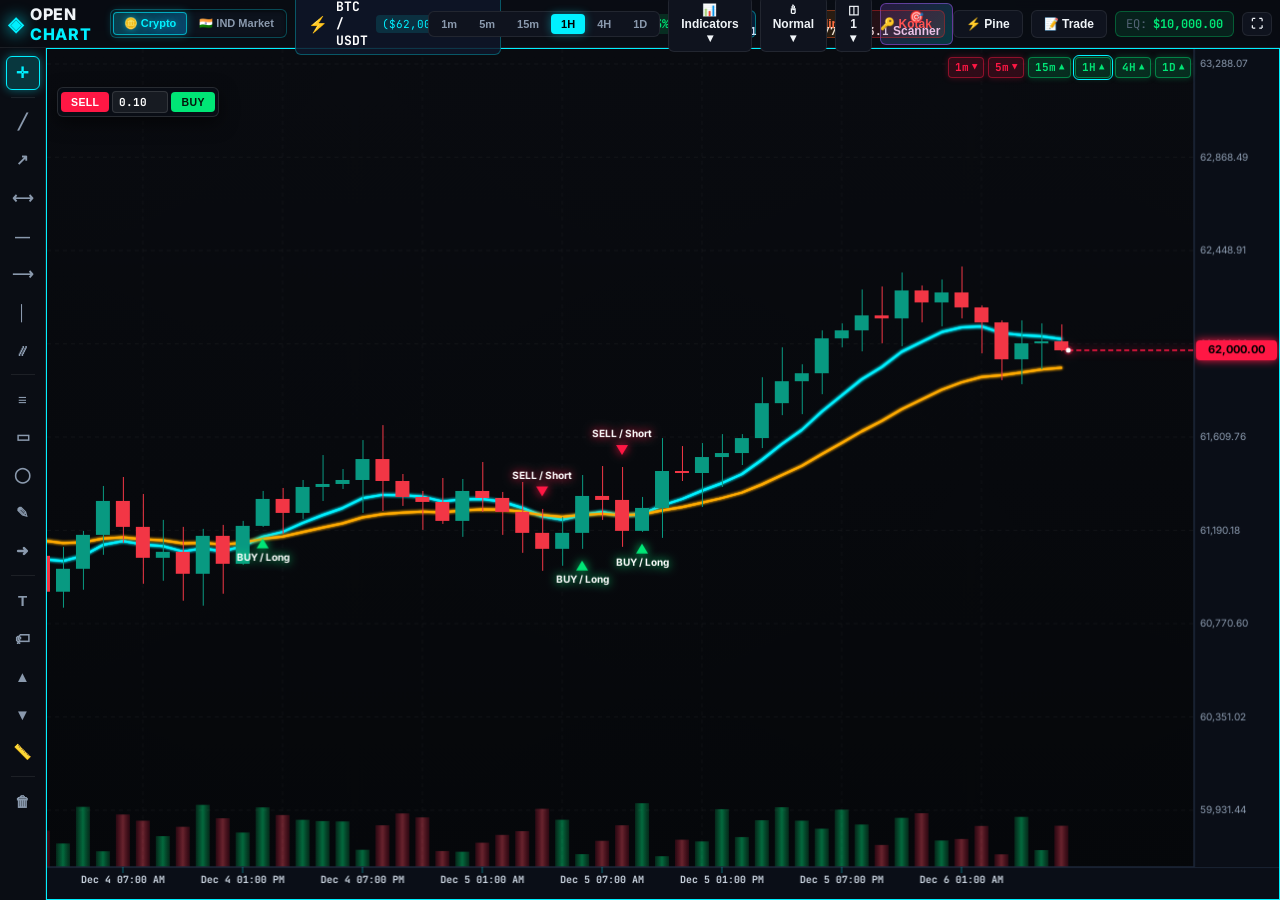
==== commit b5c7a0d4: "Fix scanner double names & axis shadow/clipping; add full on-chart trading & standalone paper mode" ====
--- a/static/index.html
+++ b/static/index.html
@@ -4,7 +4,7 @@
     <meta charset="UTF-8">
     <meta name="viewport" content="width=device-width, initial-scale=1.0">
     <title>Open Chart - 3D Candlestick Trading Terminal (Alternative to TradingView)</title>
-    <link rel="stylesheet" href="style.css?v=2.4.0">
+    <link rel="stylesheet" href="style.css?v=2.5.0">
     <link rel="preconnect" href="https://fonts.googleapis.com">
     <link rel="preconnect" href="https://fonts.gstatic.com" crossorigin>
     <link href="https://fonts.googleapis.com/css2?family=Inter:wght@400;500;600;700;800&family=JetBrains+Mono:wght@400;500;700&display=swap" rel="stylesheet">
@@ -184,6 +184,11 @@
             <div class="chart-wrapper">
                 <div id="multi-chart-grid" class="multi-chart-grid layout-1">
                     <div class="chart-pane active" id="pane-0" data-pane-id="0">
+                        <div class="chart-quick-trade" id="chart-quick-trade">
+                            <button type="button" class="cqt-btn sell" id="btn-cqt-sell" title="1-Click Market Sell / Short on Chart">SELL</button>
+                            <input type="number" class="cqt-qty" id="cqt-qty" value="0.1" step="0.01" min="0.001" title="Order Quantity">
+                            <button type="button" class="cqt-btn buy" id="btn-cqt-buy" title="1-Click Market Buy / Long on Chart">BUY</button>
+                        </div>
                         <div class="pane-tf-trend-bar" id="pane-tf-trend-0"></div>
                         <canvas id="chart-canvas"></canvas>
                     </div>
@@ -475,11 +480,11 @@
     <!-- Custom Right-Click Context Menu (Global for all chart panes) -->
     <div id="chart-context-menu" class="context-menu">
         <div class="context-header" id="ctx-header-title">BTC / USDT</div>
-        <div class="context-item" id="ctx-limit-buy"><span>🟢 Buy Limit</span> <b>$<span class="ctx-price">0.00</span></b></div>
-        <div class="context-item" id="ctx-limit-sell"><span>🔴 Sell Limit</span> <b>$<span class="ctx-price">0.00</span></b></div>
+        <div class="context-item" id="ctx-limit-buy"><span>🟢 Buy Limit</span> <b><span class="ctx-cur">$</span><span class="ctx-price">0.00</span></b></div>
+        <div class="context-item" id="ctx-limit-sell"><span>🔴 Sell Limit</span> <b><span class="ctx-cur">$</span><span class="ctx-price">0.00</span></b></div>
         <div class="context-divider"></div>
-        <div class="context-item" id="ctx-set-tp"><span>🎯 Set Take Profit</span> <b>$<span class="ctx-price">0.00</span></b></div>
-        <div class="context-item" id="ctx-set-sl"><span>🛑 Set Stop Loss</span> <b>$<span class="ctx-price">0.00</span></b></div>
+        <div class="context-item" id="ctx-set-tp"><span>🎯 Set Take Profit</span> <b><span class="ctx-cur">$</span><span class="ctx-price">0.00</span></b></div>
+        <div class="context-item" id="ctx-set-sl"><span>🛑 Set Stop Loss</span> <b><span class="ctx-cur">$</span><span class="ctx-price">0.00</span></b></div>
         <div class="context-divider"></div>
         <div class="context-item" id="ctx-reset-chart"><span>⟲ Reset & Auto Scale</span></div>
         <div class="context-item" id="ctx-center-live"><span>➜ Jump to Live Candle</span></div>
@@ -866,8 +871,8 @@
     <div id="chart-toast-container" class="chart-toast-container"></div>
 
     <!-- Scripts -->
-    <script src="chart3d.js?v=2.4.0"></script>
-    <script src="pine_editor.js?v=2.4.0"></script>
-    <script src="app.js?v=2.4.0"></script>
+    <script src="chart3d.js?v=2.5.0"></script>
+    <script src="pine_editor.js?v=2.5.0"></script>
+    <script src="app.js?v=2.5.0"></script>
 </body>
 </html>
--- a/static/style.css
+++ b/static/style.css
@@ -3102,14 +3102,99 @@
 
 .scanner-actions-cell {
     display: inline-flex;
-    gap: 6px;
-    align-items: center;
-}
+    gap: 5px;
+    align-items: center;
+}
+
+.scanner-table th, .scanner-table td {
+    padding: 7px 8px;
+    font-size: 11px;
+}
+
+.scanner-table .trend-name-group {
+    display: flex;
+    flex-direction: column;
+    gap: 1px;
+    line-height: 1.25;
+}
+
+.scanner-table .trend-sym-code {
+    font-weight: 800;
+    color: #fff;
+    font-size: 12px;
+}
+
+.scanner-table .trend-sector-sub {
+    font-size: 10px;
+    color: var(--text-secondary);
+}
+
+/* Floating On-Chart 1-Click Quick Trade Pill */
+.chart-quick-trade {
+    position: absolute;
+    top: 38px;
+    left: 10px;
+    z-index: 16;
+    display: inline-flex;
+    align-items: center;
+    gap: 3px;
+    background: rgba(10, 14, 23, 0.86);
+    backdrop-filter: blur(10px);
+    border: 1px solid rgba(255, 255, 255, 0.12);
+    border-radius: 6px;
+    padding: 3px;
+    box-shadow: 0 6px 18px rgba(0, 0, 0, 0.55);
+}
+
+.cqt-btn {
+    border: none;
+    border-radius: 4px;
+    padding: 4px 10px;
+    font-size: 10.5px;
+    font-weight: 800;
+    cursor: pointer;
+    letter-spacing: 0.4px;
+    transition: transform 0.12s ease, filter 0.12s ease;
+}
+
+.cqt-btn:hover { filter: brightness(1.12); transform: translateY(-0.5px); }
+.cqt-btn:active { transform: scale(0.96); }
+.cqt-btn.buy { background: #00e676; color: #05140b; }
+.cqt-btn.sell { background: #ff1744; color: #ffffff; }
+
+.cqt-qty {
+    width: 56px;
+    background: rgba(255, 255, 255, 0.06);
+    border: 1px solid rgba(255, 255, 255, 0.12);
+    border-radius: 4px;
+    color: #fff;
+    font-family: var(--font-mono);
+    font-size: 11px;
+    font-weight: 700;
+    text-align: center;
+    padding: 3px 4px;
+    outline: none;
+}
+
+.cqt-qty:focus { border-color: #00f0ff; }
 
 @media (max-width: 768px) {
     .scanner-summary-ribbon {
         grid-template-columns: repeat(2, 1fr);
     }
-}
-
-
+    .chart-quick-trade {
+        top: 30px;
+        left: 6px;
+        padding: 2px;
+    }
+    .cqt-btn {
+        padding: 3px 7px;
+        font-size: 10px;
+    }
+    .cqt-qty {
+        width: 44px;
+        font-size: 10px;
+    }
+}
+
+
